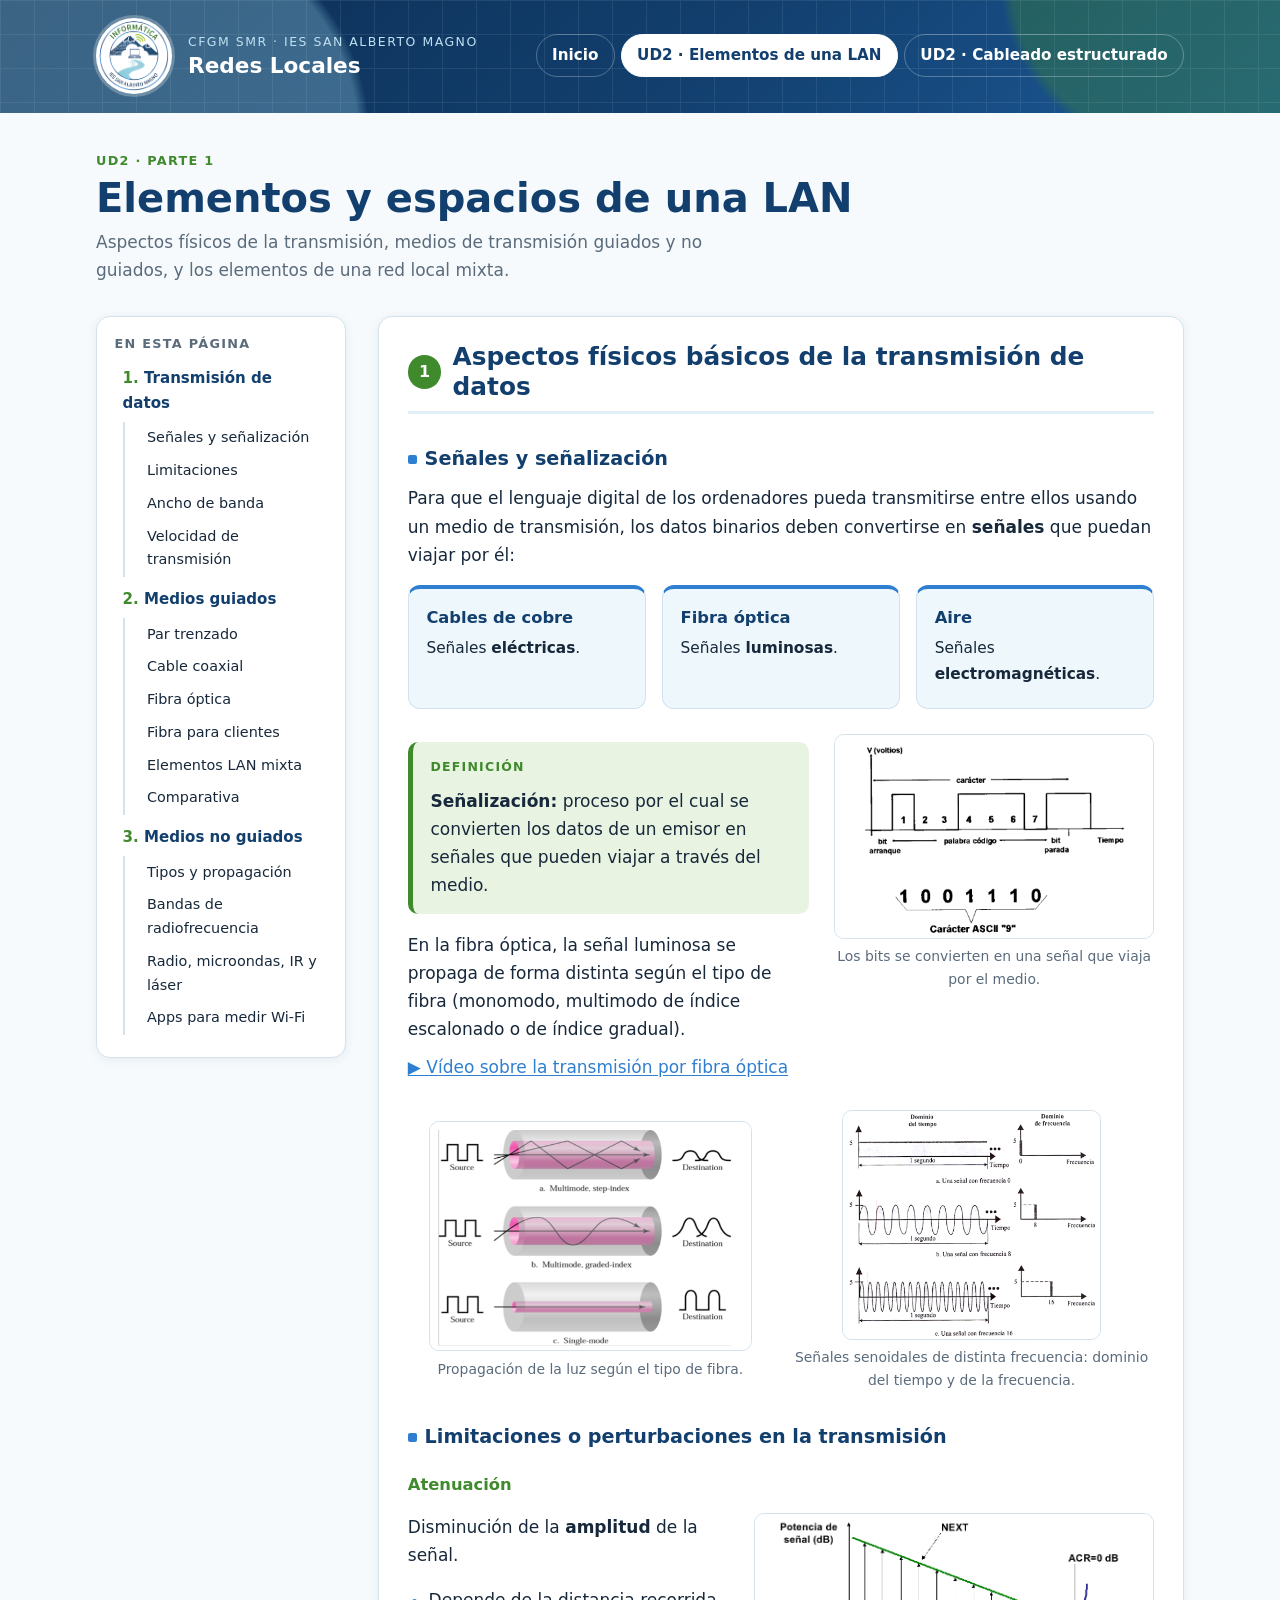
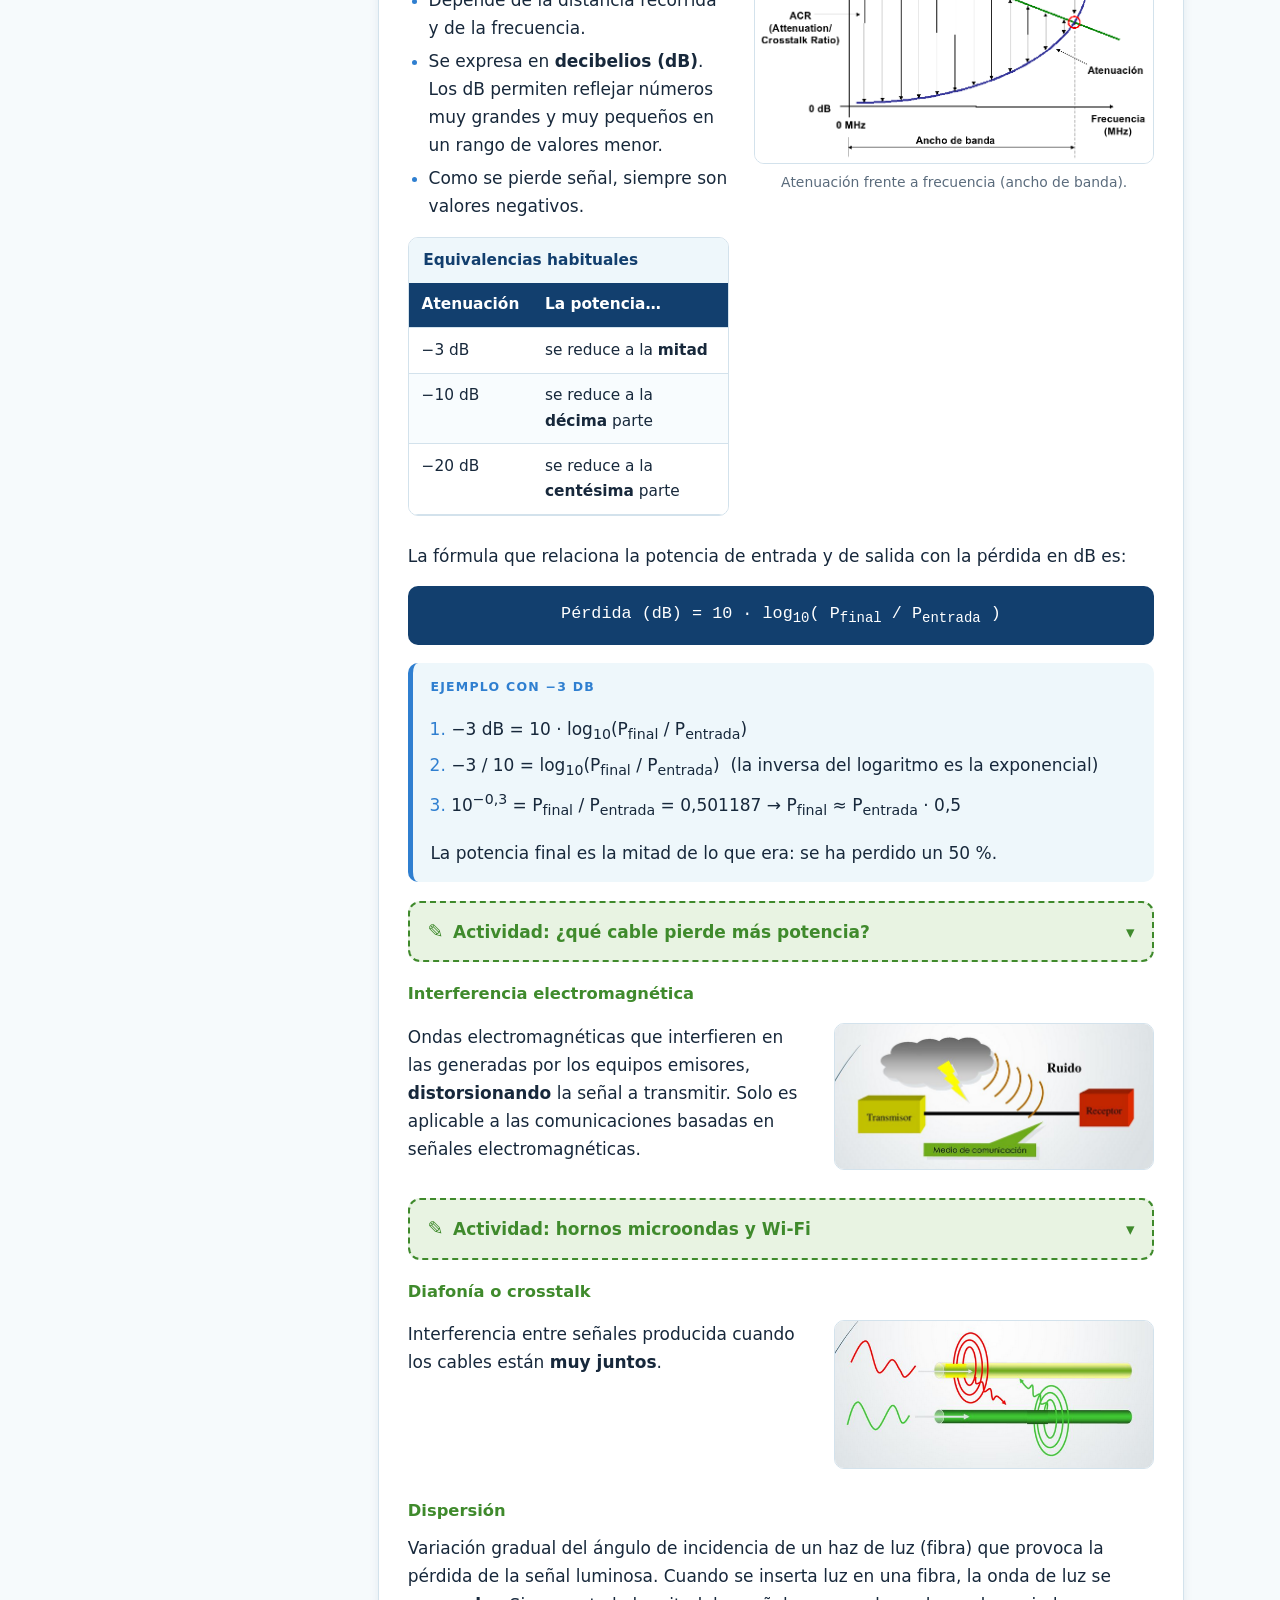
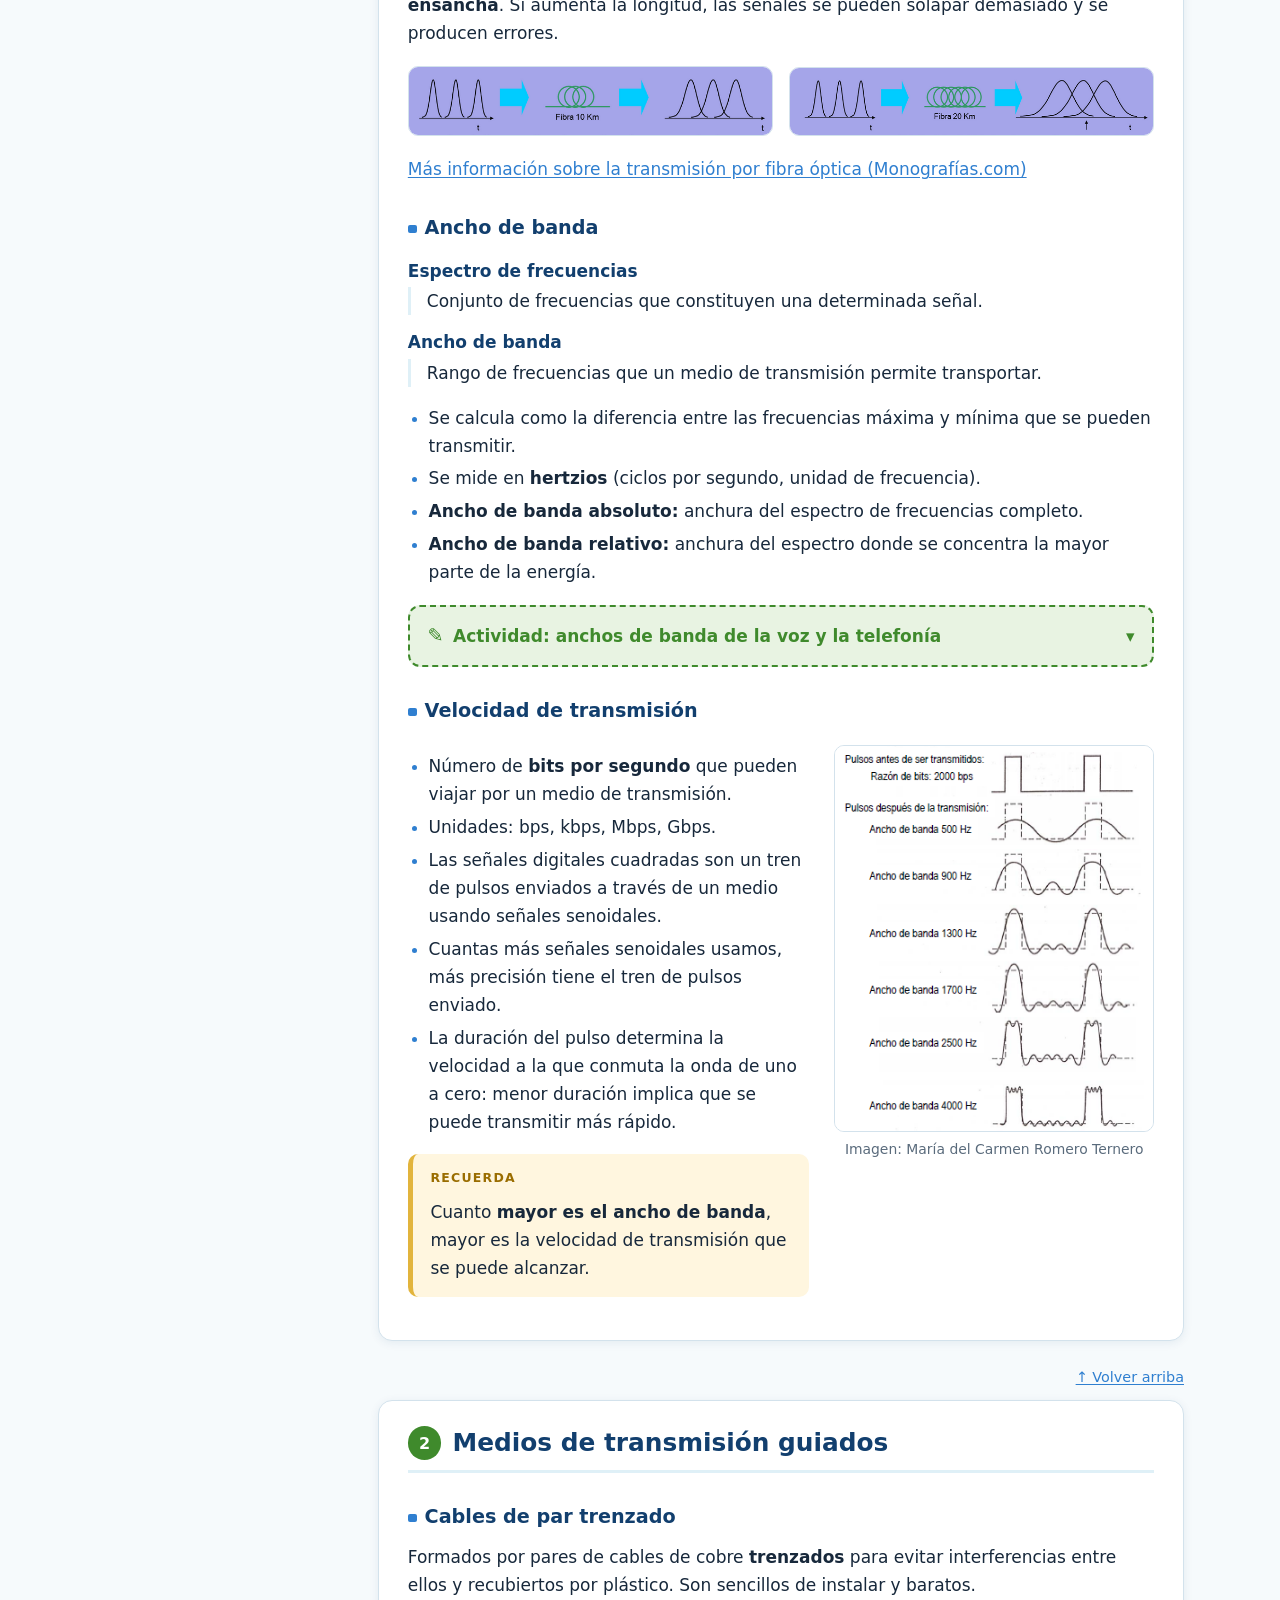
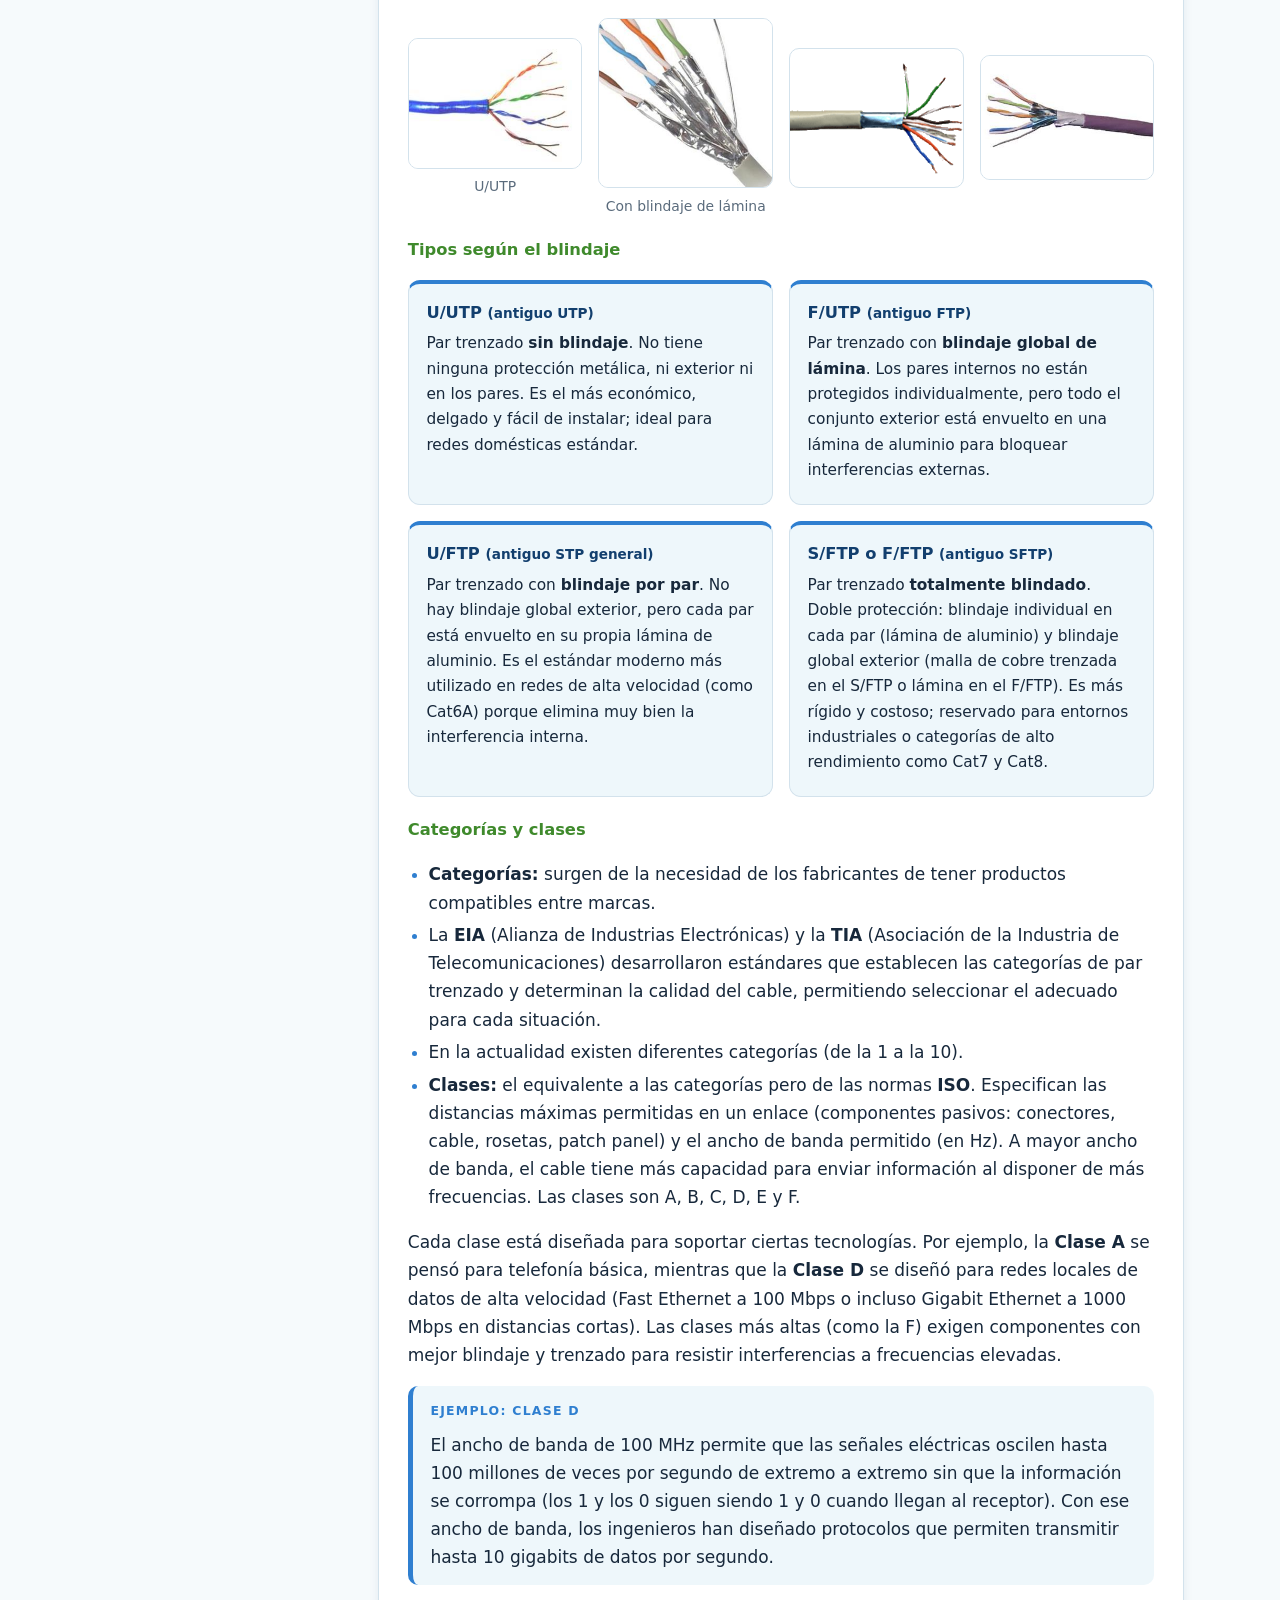
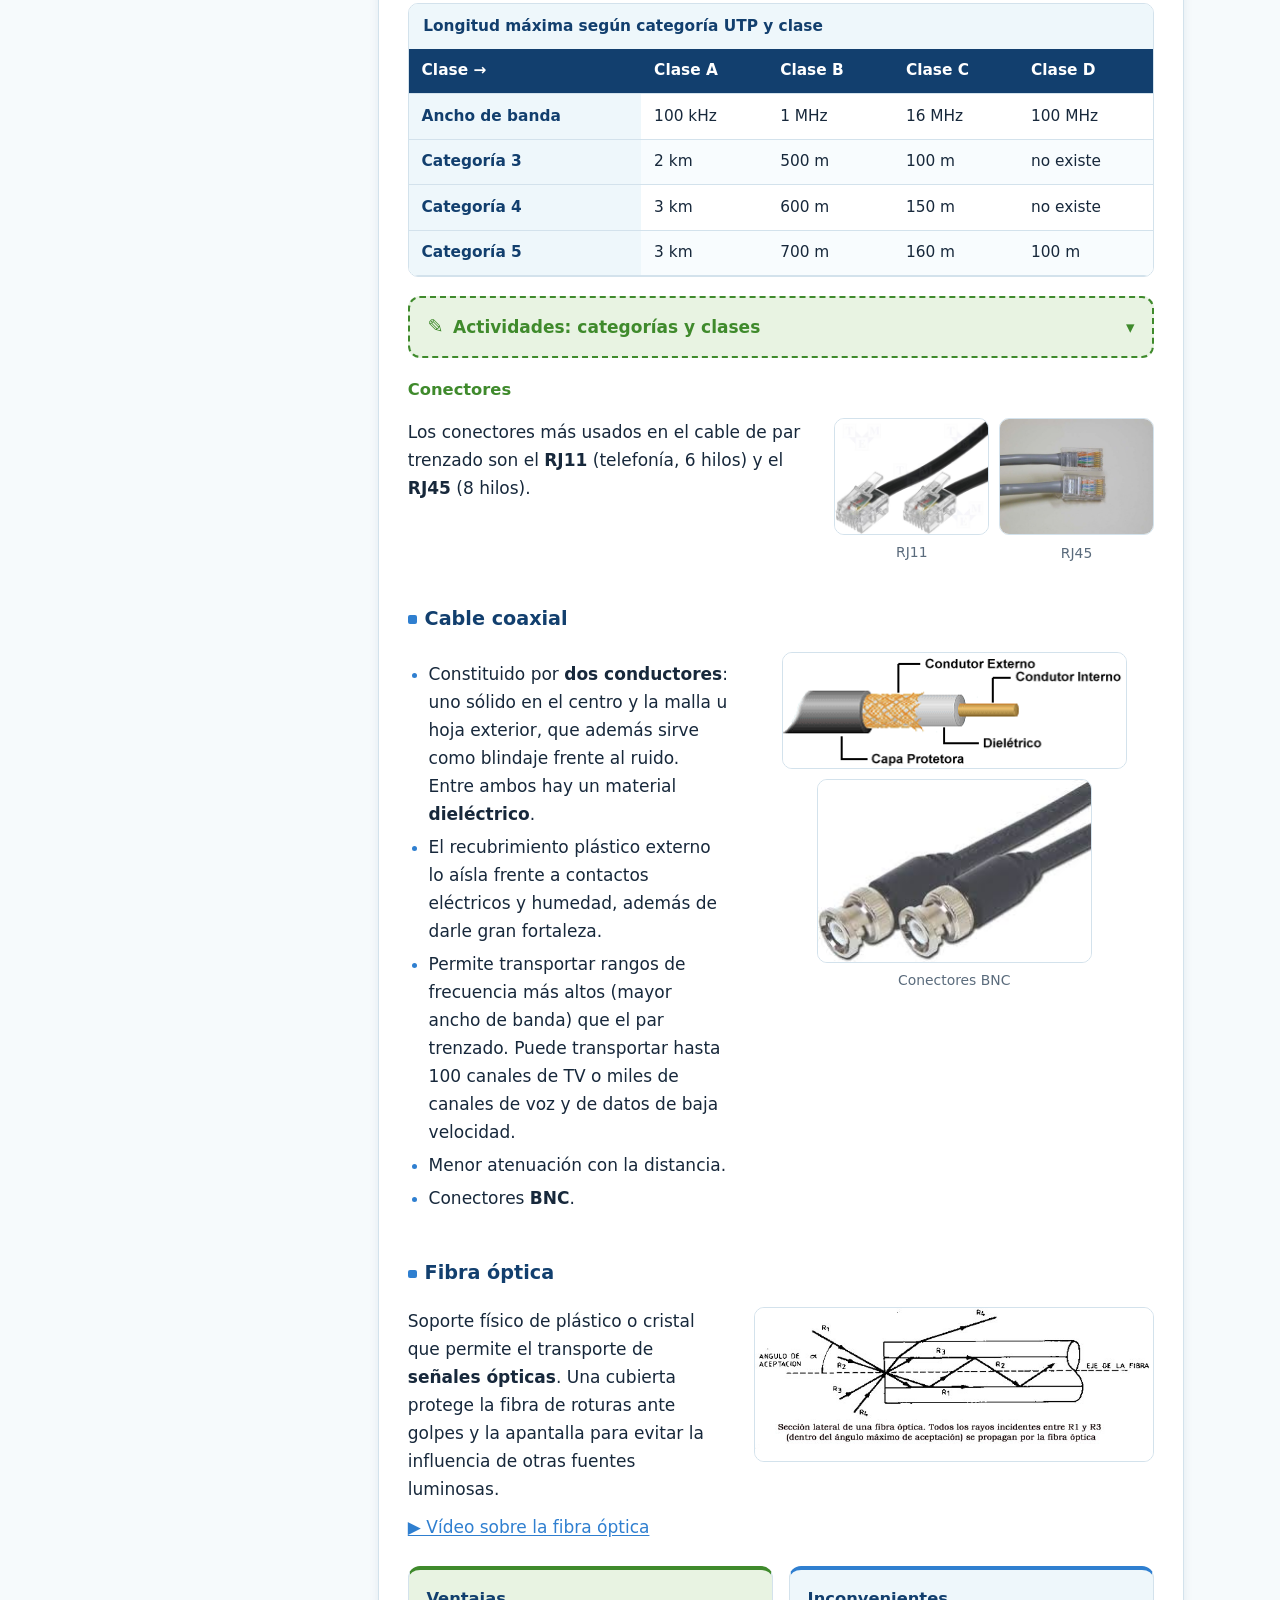
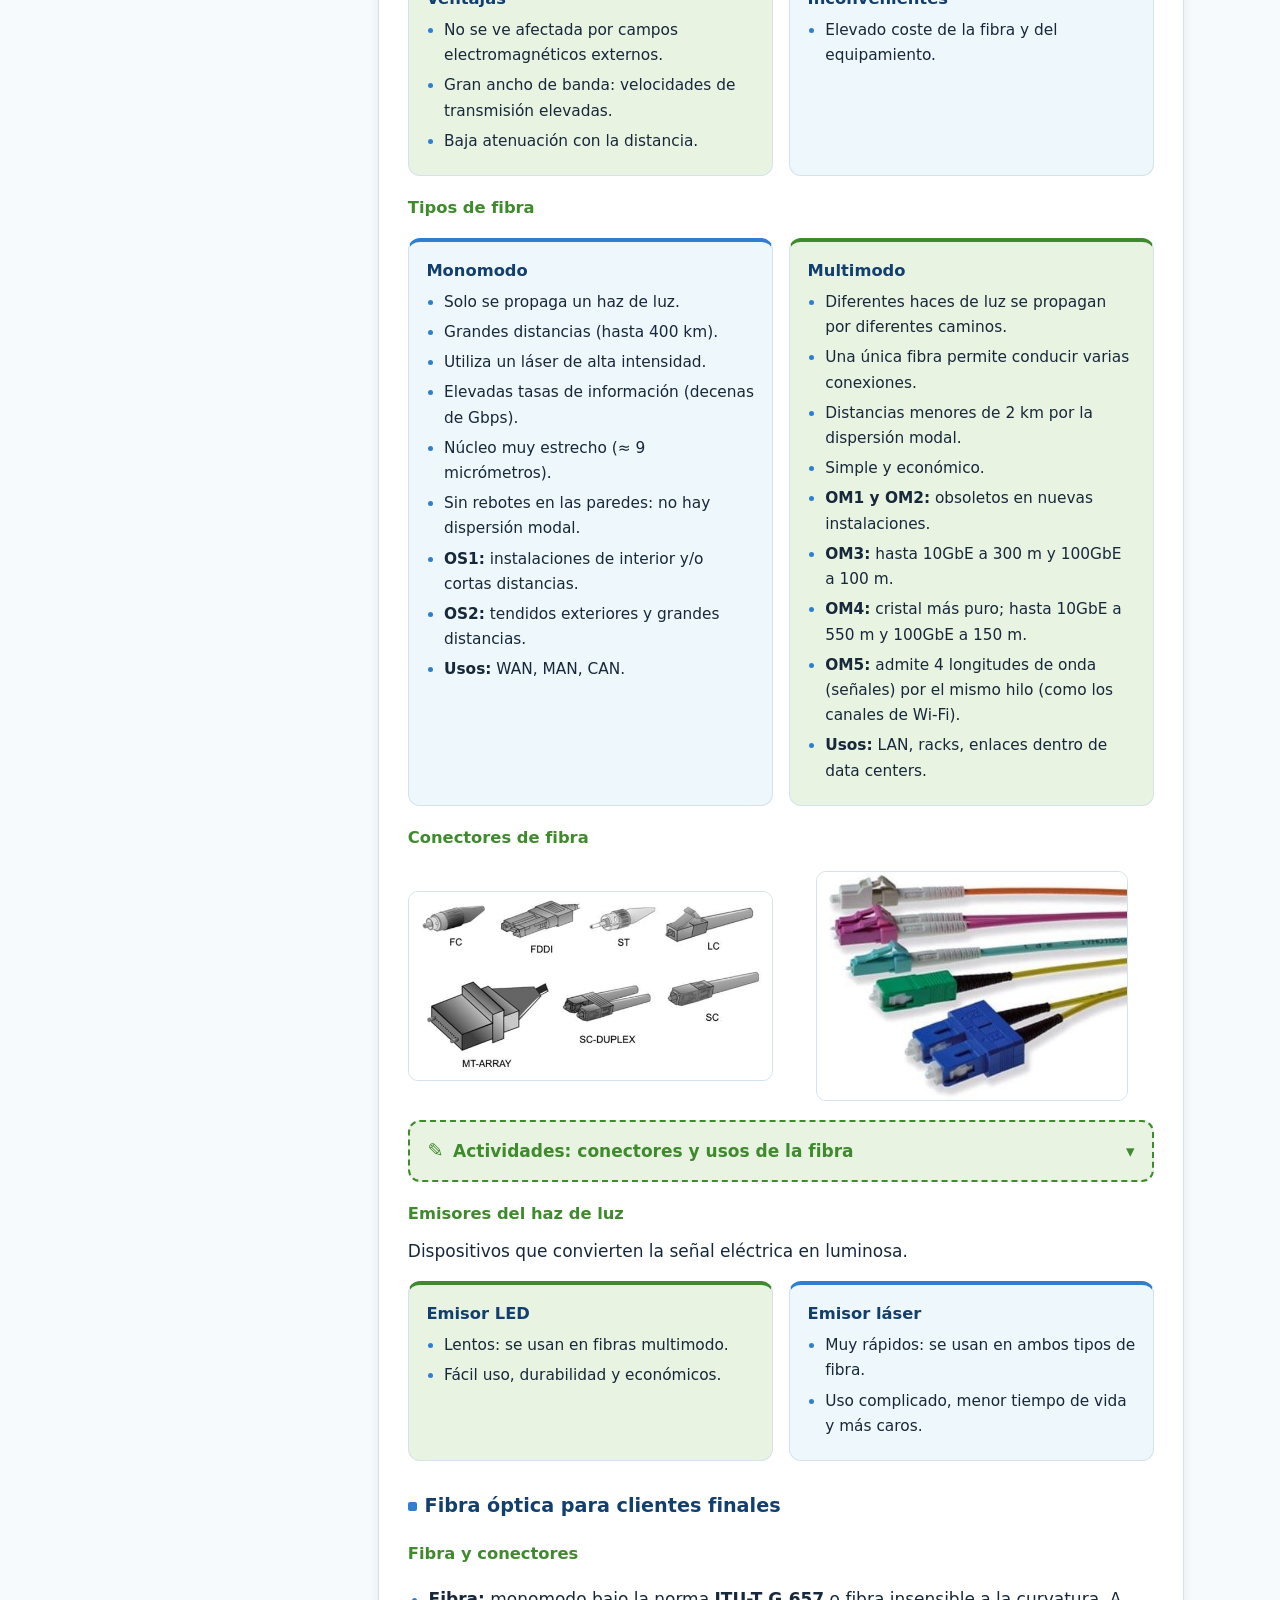
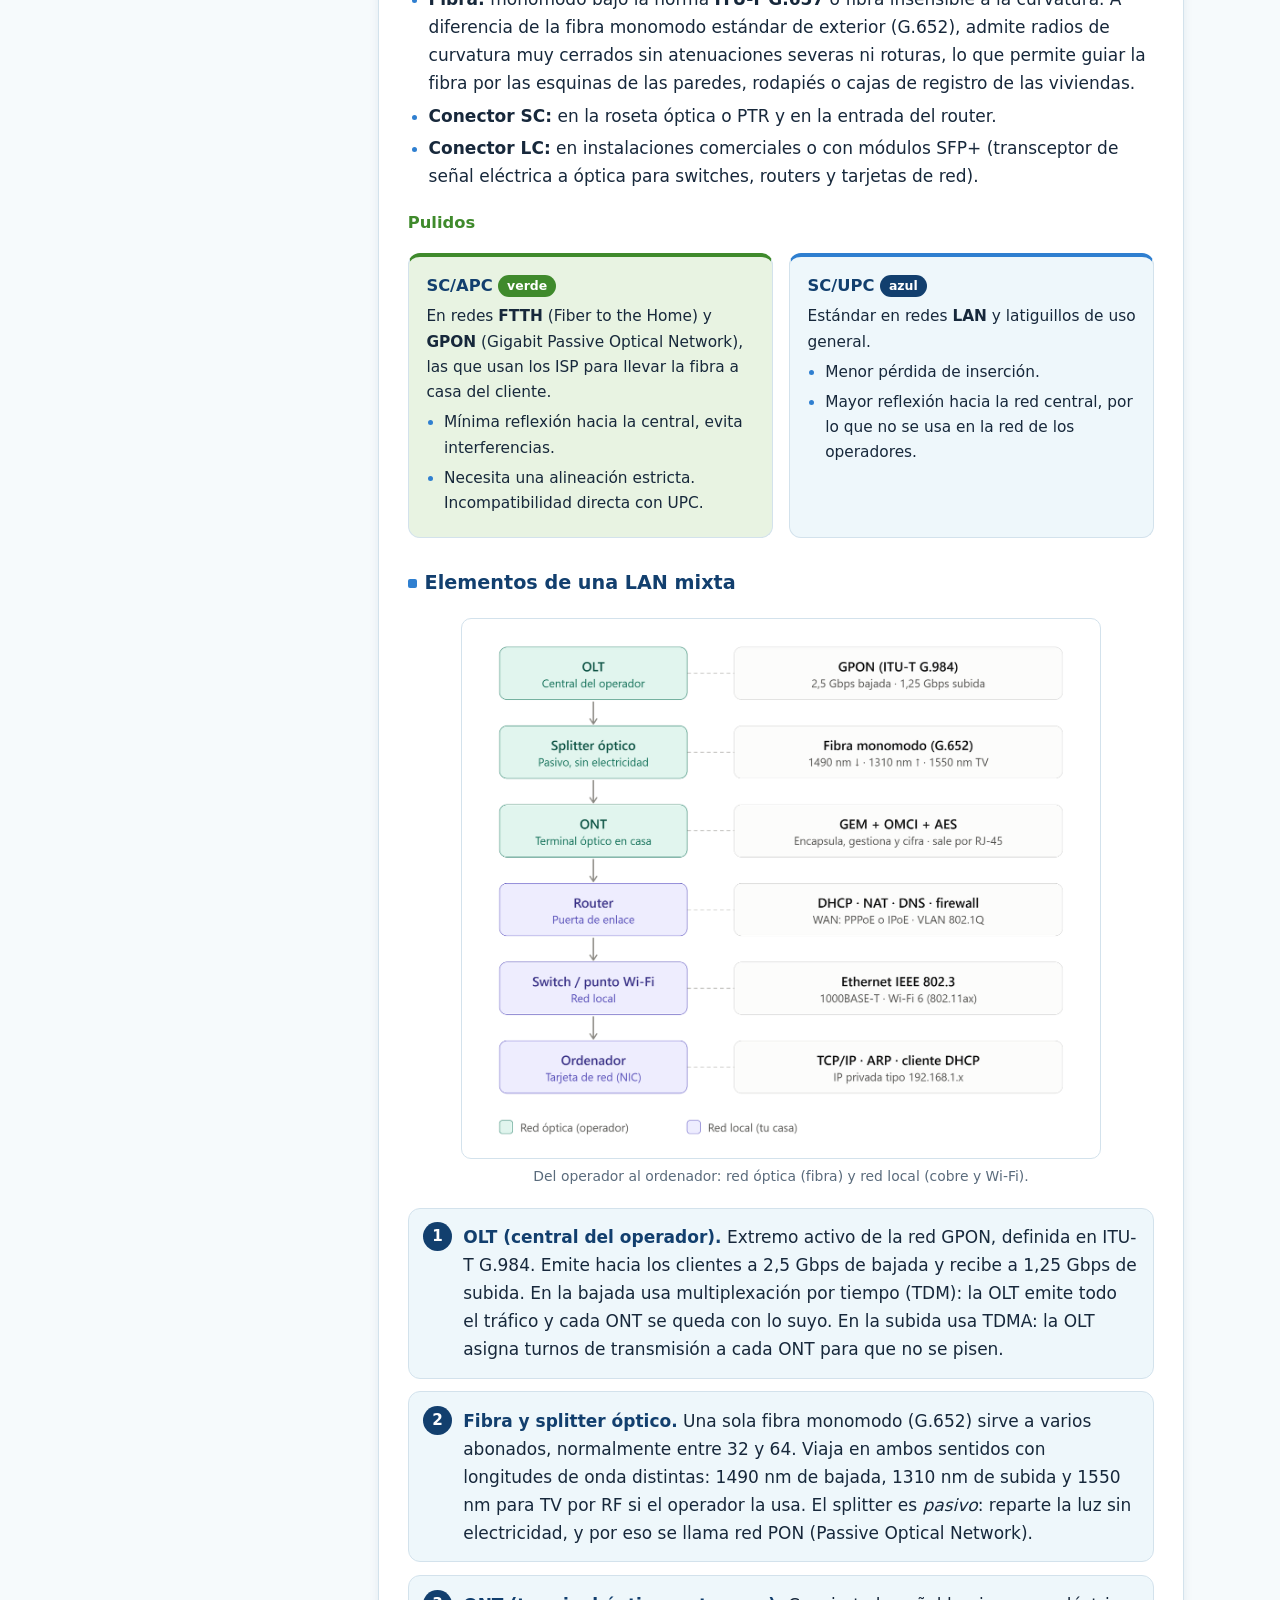
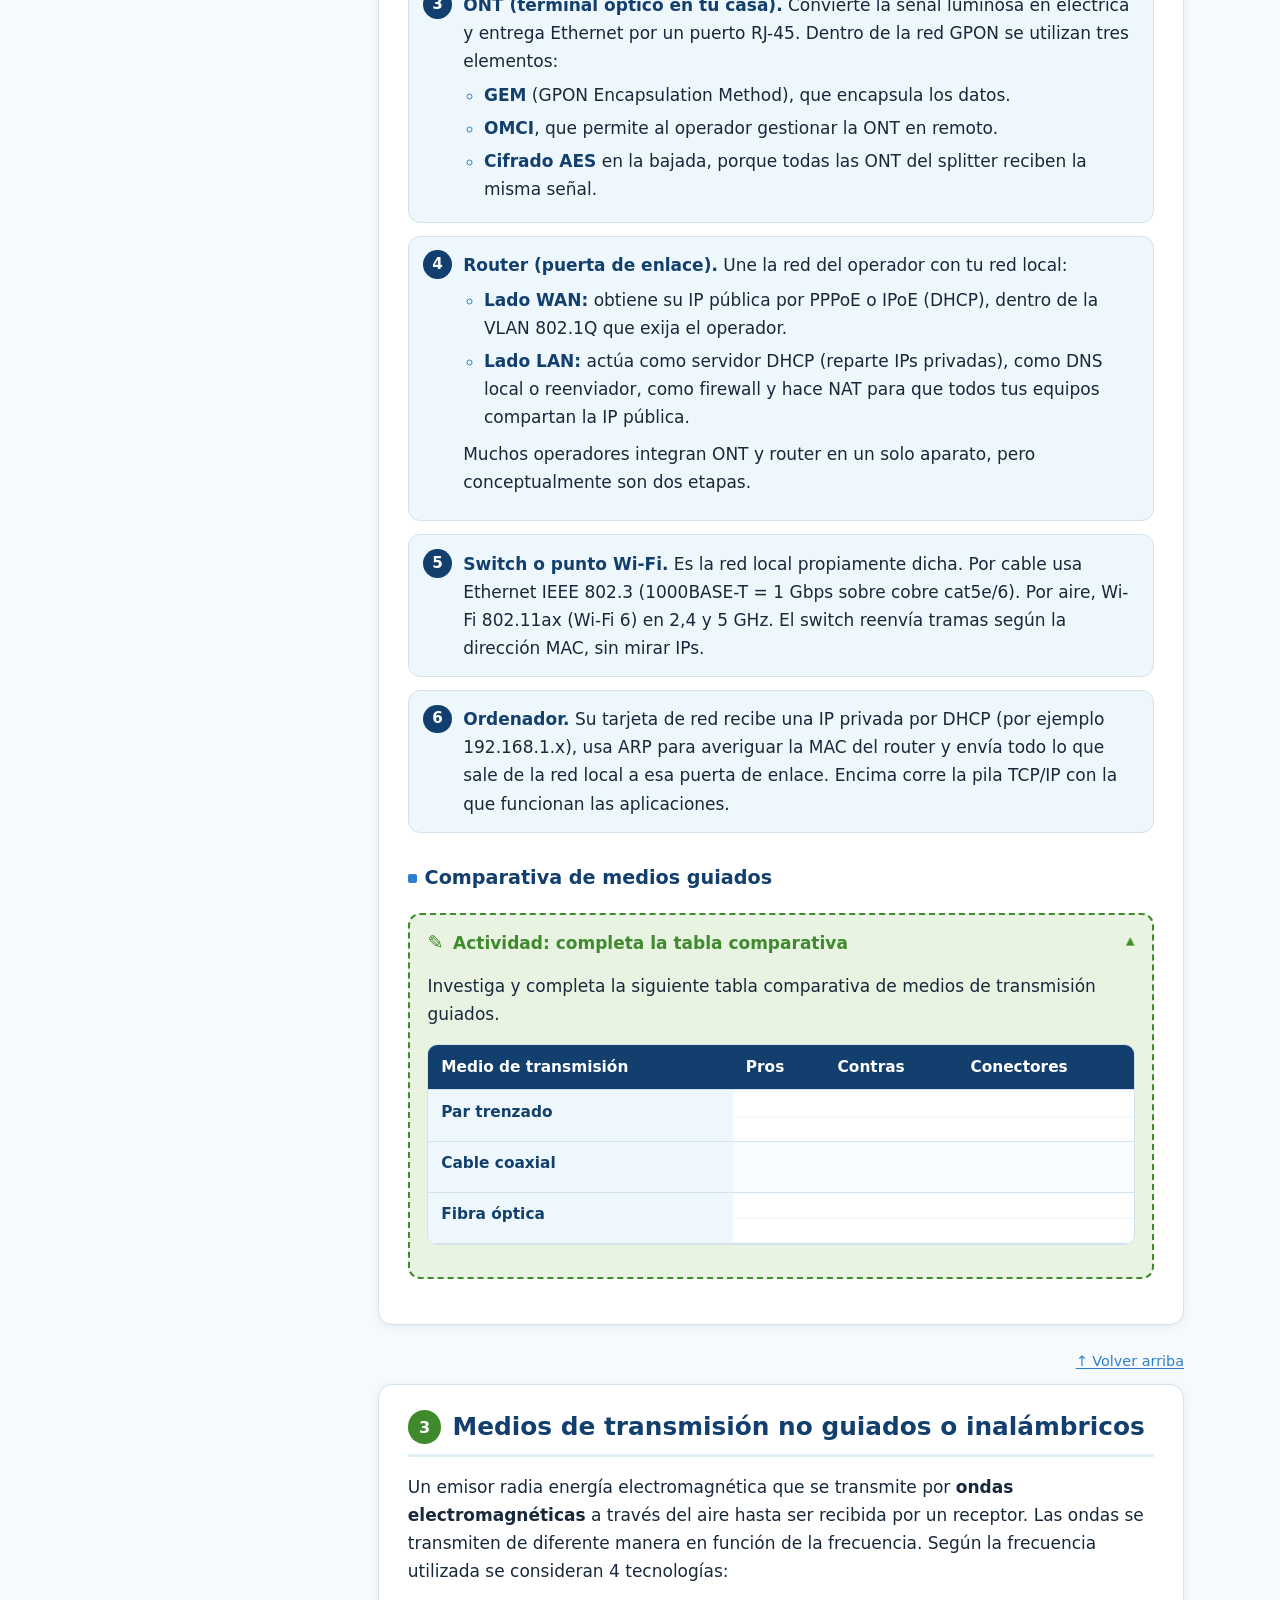
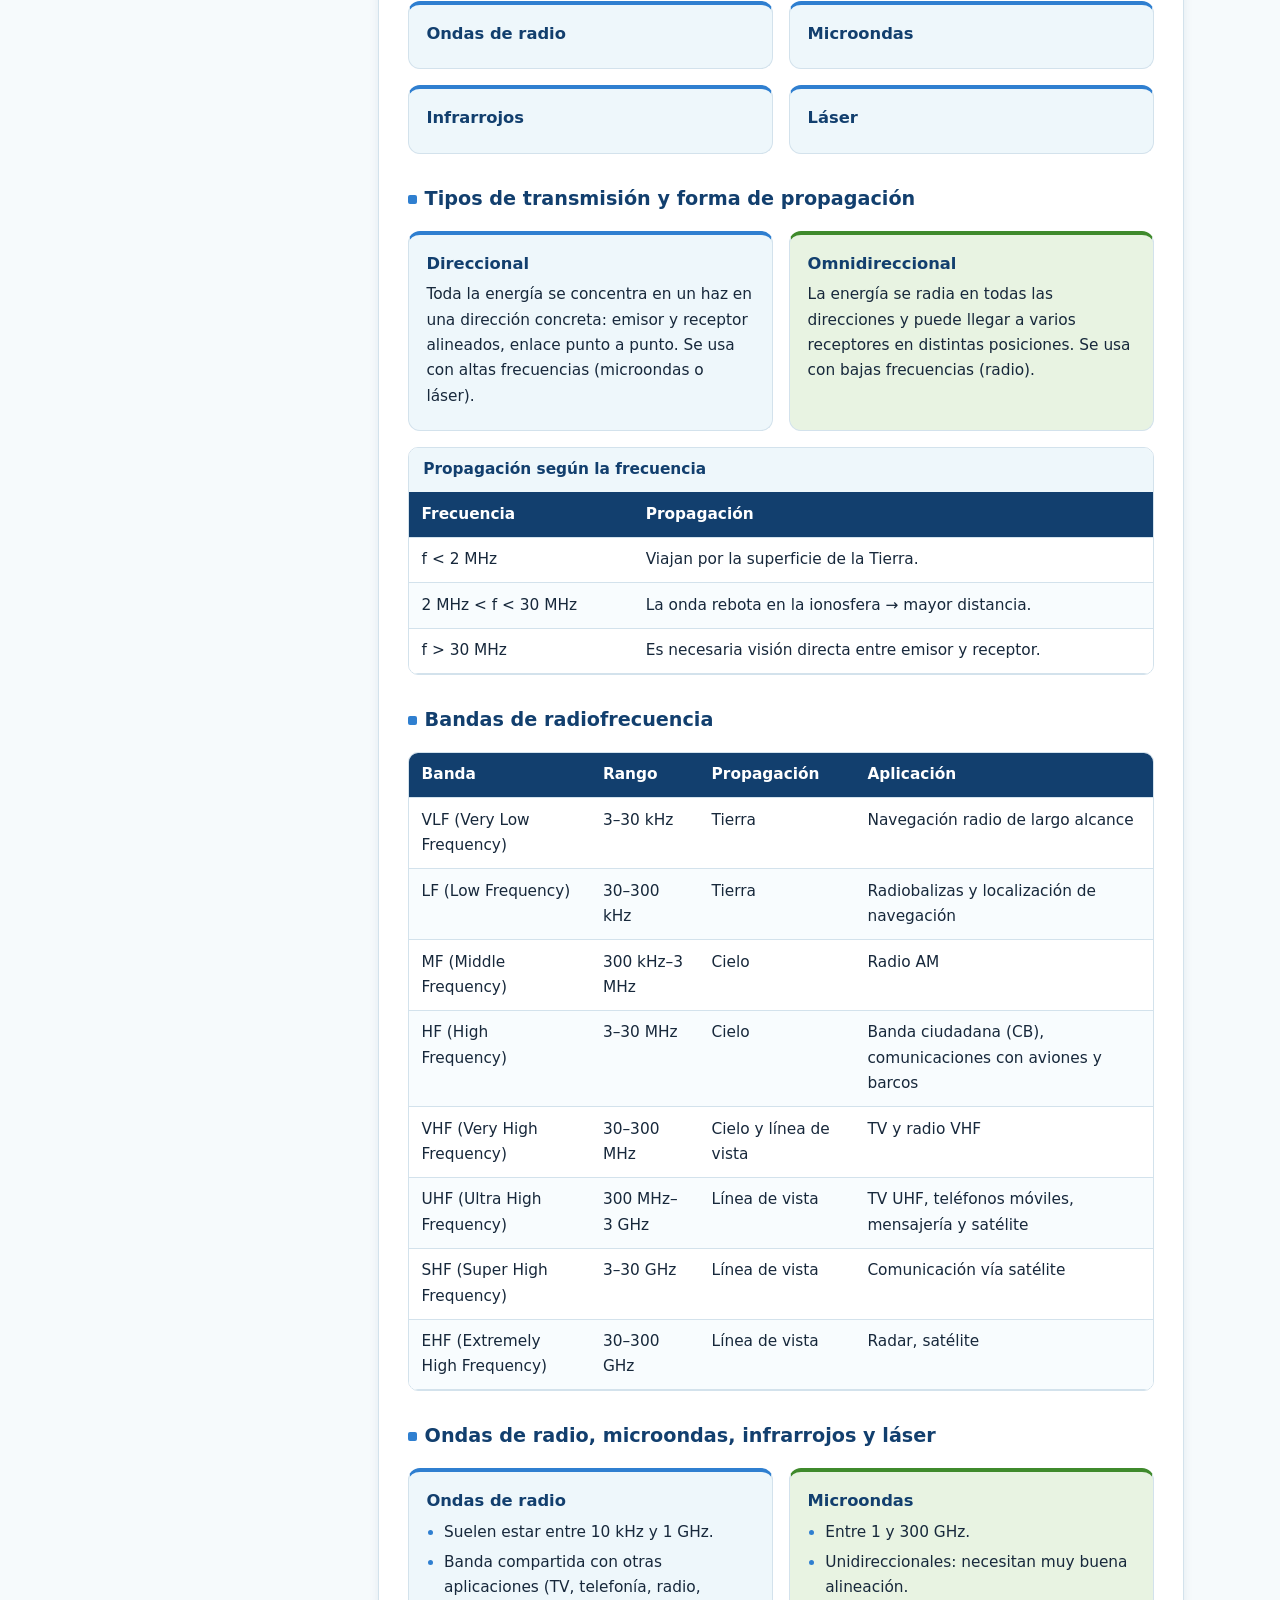
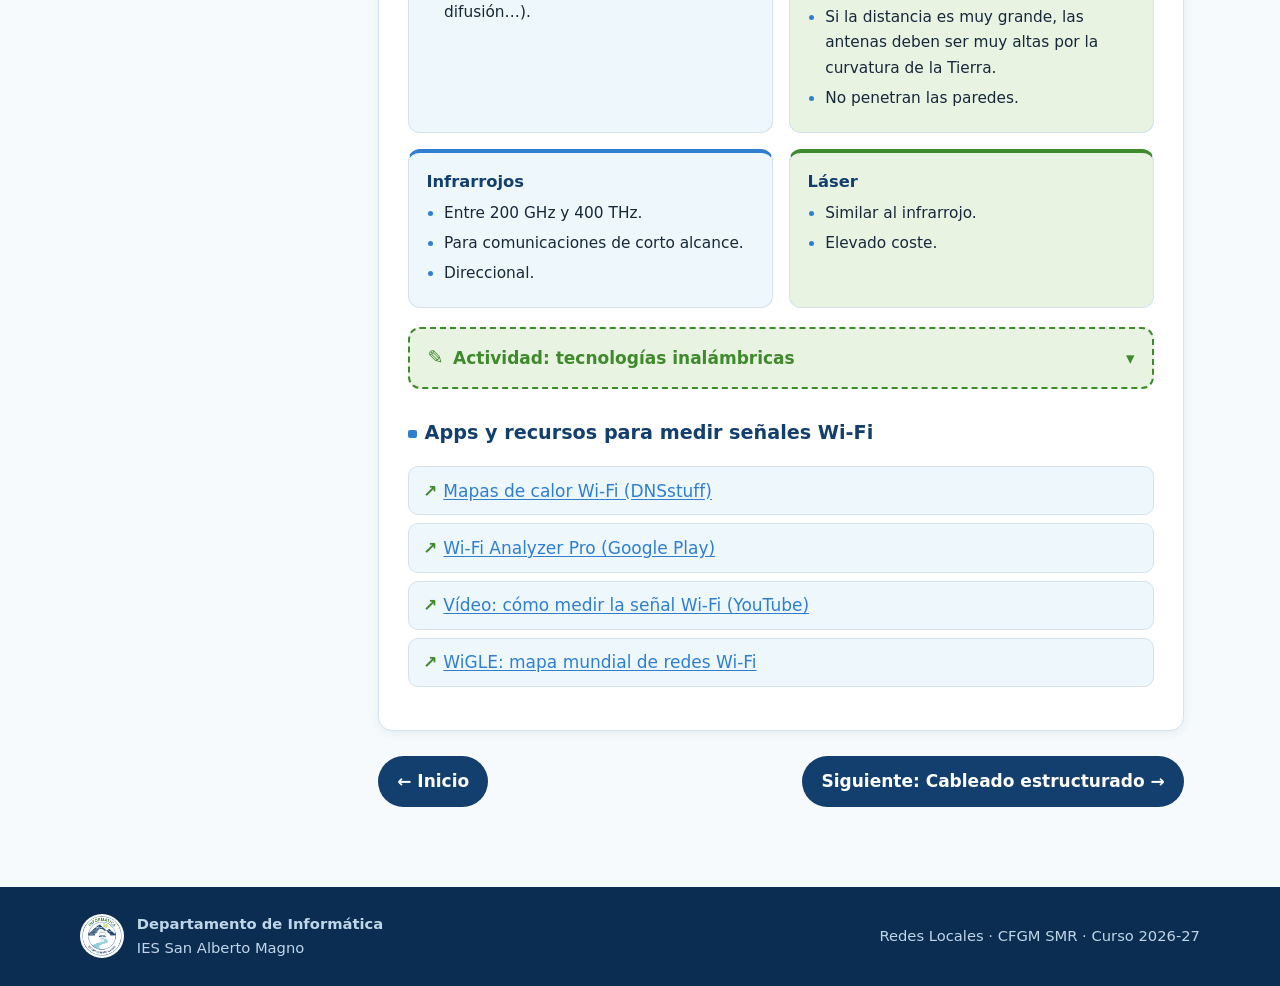
==== ud2-elementos-lan.html @ 454371d6 "first commit" ====
<!DOCTYPE html>
<html lang="es">
<head>
  <meta charset="utf-8">
  <meta name="viewport" content="width=device-width, initial-scale=1">
  <title>UD2 · Elementos y espacios de una LAN · Redes Locales</title>
  <meta name="description" content="Transmisión de datos, medios guiados y no guiados, fibra óptica y elementos de una LAN mixta.">
  <link rel="icon" href="img/logo.png" type="image/png">
  <link rel="stylesheet" href="css/style.css">
</head>
<body>
  <a class="skip" href="#contenido">Saltar al contenido</a>

  <header class="site-header">
    <div class="header-inner">
      <a class="brand" href="index.html">
        <img src="img/logo.png" alt="Logo de Informática, IES San Alberto Magno" width="76" height="76">
        <span class="brand-text">
          <small>CFGM SMR · IES San Alberto Magno</small>
          <strong>Redes Locales</strong>
        </span>
      </a>
      <nav class="main-nav" aria-label="Principal">
        <ul>
          <li><a href="index.html">Inicio</a></li>
          <li><a href="ud2-elementos-lan.html" aria-current="page">UD2 · Elementos de una LAN</a></li>
          <li><a href="ud2-cableado-estructurado.html">UD2 · Cableado estructurado</a></li>
        </ul>
      </nav>
    </div>
  </header>

  <div class="wrap">
    <div class="page-title">
      <span class="eyebrow">UD2 · Parte 1</span>
      <h1>Elementos y espacios de una LAN</h1>
      <p>Aspectos físicos de la transmisión, medios de transmisión guiados y no guiados, y los elementos de una red local mixta.</p>
    </div>

    <div class="layout">
      <nav class="toc" aria-label="Índice de esta página">
        <h2>En esta página</h2>
        <ol>
          <li><a href="#transmision">Transmisión de datos</a>
            <ol>
              <li><a href="#senales">Señales y señalización</a></li>
              <li><a href="#limitaciones">Limitaciones</a></li>
              <li><a href="#ancho-banda">Ancho de banda</a></li>
              <li><a href="#velocidad">Velocidad de transmisión</a></li>
            </ol>
          </li>
          <li><a href="#guiados">Medios guiados</a>
            <ol>
              <li><a href="#par-trenzado">Par trenzado</a></li>
              <li><a href="#coaxial">Cable coaxial</a></li>
              <li><a href="#fibra">Fibra óptica</a></li>
              <li><a href="#fibra-clientes">Fibra para clientes</a></li>
              <li><a href="#lan-mixta">Elementos LAN mixta</a></li>
              <li><a href="#comparativa">Comparativa</a></li>
            </ol>
          </li>
          <li><a href="#no-guiados">Medios no guiados</a>
            <ol>
              <li><a href="#tipos-tx">Tipos y propagación</a></li>
              <li><a href="#bandas">Bandas de radiofrecuencia</a></li>
              <li><a href="#tecnologias">Radio, microondas, IR y láser</a></li>
              <li><a href="#apps-wifi">Apps para medir Wi-Fi</a></li>
            </ol>
          </li>
        </ol>
      </nav>

      <main id="contenido" class="content">

        <!-- ====================== 1. TRANSMISIÓN ====================== -->
        <section id="transmision">
          <h2><span class="num">1</span> Aspectos físicos básicos de la transmisión de datos</h2>

          <h3 id="senales">Señales y señalización</h3>
          <p>Para que el lenguaje digital de los ordenadores pueda transmitirse entre ellos usando un medio de transmisión, los datos binarios deben convertirse en <strong>señales</strong> que puedan viajar por él:</p>
          <div class="cards">
            <div class="card"><h4>Cables de cobre</h4><p>Señales <strong>eléctricas</strong>.</p></div>
            <div class="card"><h4>Fibra óptica</h4><p>Señales <strong>luminosas</strong>.</p></div>
            <div class="card"><h4>Aire</h4><p>Señales <strong>electromagnéticas</strong>.</p></div>
          </div>
          <div class="split">
            <div>
              <div class="definicion">
                <span class="caja-titulo">Definición</span>
                <p><strong>Señalización:</strong> proceso por el cual se convierten los datos de un emisor en señales que pueden viajar a través del medio.</p>
              </div>
              <p>En la fibra óptica, la señal luminosa se propaga de forma distinta según el tipo de fibra (monomodo, multimodo de índice escalonado o de índice gradual).</p>
              <p><a href="https://www.youtube.com/watch?v=jZOg39v73c4" rel="noopener">▶ Vídeo sobre la transmisión por fibra óptica</a></p>
            </div>
            <figure>
              <img src="img/a-s02-1.png" alt="Señal digital cuadrada que representa la secuencia de bits 1001110" width="485" height="309">
              <figcaption>Los bits se convierten en una señal que viaja por el medio.</figcaption>
            </figure>
          </div>
          <div class="fig-row">
            <figure>
              <img src="img/a-s03-1.png" alt="Propagación de la luz en fibra multimodo de salto de índice, multimodo de índice gradual y monomodo" width="619" height="440">
              <figcaption>Propagación de la luz según el tipo de fibra.</figcaption>
            </figure>
            <figure>
              <img src="img/a-s04-1.png" alt="Señales senoidales de distinta frecuencia usadas para componer una señal" width="478" height="424">
              <figcaption>Señales senoidales de distinta frecuencia: dominio del tiempo y de la frecuencia.</figcaption>
            </figure>
          </div>

          <h3 id="limitaciones">Limitaciones o perturbaciones en la transmisión</h3>

          <h4>Atenuación</h4>
          <div class="split wide">
            <div>
              <p>Disminución de la <strong>amplitud</strong> de la señal.</p>
              <ul>
                <li>Depende de la distancia recorrida y de la frecuencia.</li>
                <li>Se expresa en <strong>decibelios (dB)</strong>. Los dB permiten reflejar números muy grandes y muy pequeños en un rango de valores menor.</li>
                <li>Como se pierde señal, siempre son valores negativos.</li>
              </ul>
              <div class="tabla-scroll">
                <table>
                  <caption>Equivalencias habituales</caption>
                  <thead><tr><th>Atenuación</th><th>La potencia…</th></tr></thead>
                  <tbody>
                    <tr><td>−3 dB</td><td>se reduce a la <strong>mitad</strong></td></tr>
                    <tr><td>−10 dB</td><td>se reduce a la <strong>décima</strong> parte</td></tr>
                    <tr><td>−20 dB</td><td>se reduce a la <strong>centésima</strong> parte</td></tr>
                  </tbody>
                </table>
              </div>
            </div>
            <figure>
              <img src="img/a-s05-1.png" alt="Gráfica de atenuación: la amplitud de la señal disminuye con la frecuencia y la distancia; se indican NEXT, ACR y atenuación" width="829" height="519">
              <figcaption>Atenuación frente a frecuencia (ancho de banda).</figcaption>
            </figure>
          </div>

          <p>La fórmula que relaciona la potencia de entrada y de salida con la pérdida en dB es:</p>
          <div class="formula">Pérdida (dB) = 10 · log<sub>10</sub>( P<sub>final</sub> / P<sub>entrada</sub> )</div>
          <div class="nota">
            <span class="caja-titulo">Ejemplo con −3 dB</span>
            <ol>
              <li>−3 dB = 10 · log<sub>10</sub>(P<sub>final</sub> / P<sub>entrada</sub>)</li>
              <li>−3 / 10 = log<sub>10</sub>(P<sub>final</sub> / P<sub>entrada</sub>) &nbsp;(la inversa del logaritmo es la exponencial)</li>
              <li>10<sup>−0,3</sup> = P<sub>final</sub> / P<sub>entrada</sub> = 0,501187 → P<sub>final</sub> ≈ P<sub>entrada</sub> · 0,5</li>
            </ol>
            <p>La potencia final es la mitad de lo que era: se ha perdido un 50 %.</p>
          </div>
          <details class="actividad">
            <summary>Actividad: ¿qué cable pierde más potencia?</summary>
            <div class="actividad-cuerpo">
              <p>Si un cable tiene un nivel de atenuación de <strong>13 dB</strong> para 100 metros y otro cable <strong>25 dB</strong> para la misma distancia, ¿en cuál de los dos cables se pierde más potencia?</p>
              <details class="solucion">
                <summary>Ver solución</summary>
                <div>
                  <figure>
                    <img src="img/a-s07-1.jpg" alt="Resolución paso a paso del ejercicio de atenuación: el cable de 25 dB pierde más potencia" width="1200" height="655">
                  </figure>
                </div>
              </details>
            </div>
          </details>

          <h4>Interferencia electromagnética</h4>
          <div class="split">
            <div>
              <p>Ondas electromagnéticas que interfieren en las generadas por los equipos emisores, <strong>distorsionando</strong> la señal a transmitir. Solo es aplicable a las comunicaciones basadas en señales electromagnéticas.</p>
            </div>
            <figure>
              <img src="img/a-s08-2.png" alt="Esquema de ruido electromagnético que interfiere entre un transmisor y un receptor" width="641" height="292">
            </figure>
          </div>
          <details class="actividad">
            <summary>Actividad: hornos microondas y Wi-Fi</summary>
            <div class="actividad-cuerpo"><p>Investiga por qué los hornos microondas pueden interferir en las redes Wi-Fi.</p></div>
          </details>

          <h4>Diafonía o crosstalk</h4>
          <div class="split">
            <div>
              <p>Interferencia entre señales producida cuando los cables están <strong>muy juntos</strong>.</p>
            </div>
            <figure>
              <img src="img/a-s08-1.png" alt="Dos cables paralelos cuyas señales se interfieren entre sí" width="562" height="260">
            </figure>
          </div>

          <h4>Dispersión</h4>
          <p>Variación gradual del ángulo de incidencia de un haz de luz (fibra) que provoca la pérdida de la señal luminosa. Cuando se inserta luz en una fibra, la onda de luz se <strong>ensancha</strong>. Si aumenta la longitud, las señales se pueden solapar demasiado y se producen errores.</p>
          <div class="fig-row">
            <figure><img src="img/a-s09-1.png" alt="Pulsos de luz que se ensanchan al recorrer 10 km de fibra" width="663" height="125"></figure>
            <figure><img src="img/a-s09-2.png" alt="Pulsos de luz que se solapan tras recorrer 22 km de fibra" width="700" height="129"></figure>
          </div>
          <p><a href="https://www.monografias.com/trabajos108/transmision-fibra-optica/transmision-fibra-optica2.shtml" rel="noopener">Más información sobre la transmisión por fibra óptica (Monografías.com)</a></p>

          <h3 id="ancho-banda">Ancho de banda</h3>
          <dl class="glosario">
            <dt>Espectro de frecuencias</dt>
            <dd>Conjunto de frecuencias que constituyen una determinada señal.</dd>
            <dt>Ancho de banda</dt>
            <dd>Rango de frecuencias que un medio de transmisión permite transportar.</dd>
          </dl>
          <ul>
            <li>Se calcula como la diferencia entre las frecuencias máxima y mínima que se pueden transmitir.</li>
            <li>Se mide en <strong>hertzios</strong> (ciclos por segundo, unidad de frecuencia).</li>
            <li><strong>Ancho de banda absoluto:</strong> anchura del espectro de frecuencias completo.</li>
            <li><strong>Ancho de banda relativo:</strong> anchura del espectro donde se concentra la mayor parte de la energía.</li>
          </ul>
          <details class="actividad">
            <summary>Actividad: anchos de banda de la voz y la telefonía</summary>
            <div class="actividad-cuerpo">
              <p>La voz humana contiene frecuencias entre los 100 Hz y los 10.000 Hz. ¿Cuál es el ancho de banda de la voz humana?</p>
              <p>La telefonía tiene asignada la banda de 300 Hz a 3,4 kHz. ¿Cuál es el ancho de banda de la telefonía?</p>
            </div>
          </details>

          <h3 id="velocidad">Velocidad de transmisión</h3>
          <div class="split">
            <div>
              <ul>
                <li>Número de <strong>bits por segundo</strong> que pueden viajar por un medio de transmisión.</li>
                <li>Unidades: bps, kbps, Mbps, Gbps.</li>
                <li>Las señales digitales cuadradas son un tren de pulsos enviados a través de un medio usando señales senoidales.</li>
                <li>Cuantas más señales senoidales usamos, más precisión tiene el tren de pulsos enviado.</li>
                <li>La duración del pulso determina la velocidad a la que conmuta la onda de uno a cero: menor duración implica que se puede transmitir más rápido.</li>
              </ul>
              <div class="dato">
                <span class="caja-titulo">Recuerda</span>
                <p>Cuanto <strong>mayor es el ancho de banda</strong>, mayor es la velocidad de transmisión que se puede alcanzar.</p>
              </div>
            </div>
            <figure>
              <img src="img/a-s11-1.png" alt="Trenes de pulsos digitales enviados con distinto número de armónicos y anchos de banda" width="354" height="429">
              <figcaption>Imagen: María del Carmen Romero Ternero</figcaption>
            </figure>
          </div>
        </section>
        <p class="arriba"><a href="#contenido">↑ Volver arriba</a></p>

        <!-- ====================== 2. MEDIOS GUIADOS ====================== -->
        <section id="guiados">
          <h2><span class="num">2</span> Medios de transmisión guiados</h2>

          <h3 id="par-trenzado">Cables de par trenzado</h3>
          <p>Formados por pares de cables de cobre <strong>trenzados</strong> para evitar interferencias entre ellos y recubiertos por plástico. Son sencillos de instalar y baratos.</p>
          <div class="fig-row">
            <figure><img src="img/a-s13-1.jpg" alt="Cable de par trenzado sin blindaje con cuatro pares" width="270" height="202"><figcaption>U/UTP</figcaption></figure>
            <figure><img src="img/a-s13-2.jpg" alt="Cable de par trenzado con blindaje de lámina de aluminio" width="330" height="322"><figcaption>Con blindaje de lámina</figcaption></figure>
            <figure><img src="img/a-s13-3.png" alt="Cable de par trenzado con cubierta gris abierta mostrando los pares" width="230" height="184"></figure>
            <figure><img src="img/a-s13-4.jpg" alt="Cable de par trenzado apantallado de color morado" width="300" height="214"></figure>
          </div>

          <h4>Tipos según el blindaje</h4>
          <div class="cards dos">
            <div class="card">
              <h4>U/UTP <small>(antiguo UTP)</small></h4>
              <p>Par trenzado <strong>sin blindaje</strong>. No tiene ninguna protección metálica, ni exterior ni en los pares. Es el más económico, delgado y fácil de instalar; ideal para redes domésticas estándar.</p>
            </div>
            <div class="card">
              <h4>F/UTP <small>(antiguo FTP)</small></h4>
              <p>Par trenzado con <strong>blindaje global de lámina</strong>. Los pares internos no están protegidos individualmente, pero todo el conjunto exterior está envuelto en una lámina de aluminio para bloquear interferencias externas.</p>
            </div>
            <div class="card">
              <h4>U/FTP <small>(antiguo STP general)</small></h4>
              <p>Par trenzado con <strong>blindaje por par</strong>. No hay blindaje global exterior, pero cada par está envuelto en su propia lámina de aluminio. Es el estándar moderno más utilizado en redes de alta velocidad (como Cat6A) porque elimina muy bien la interferencia interna.</p>
            </div>
            <div class="card">
              <h4>S/FTP o F/FTP <small>(antiguo SFTP)</small></h4>
              <p>Par trenzado <strong>totalmente blindado</strong>. Doble protección: blindaje individual en cada par (lámina de aluminio) y blindaje global exterior (malla de cobre trenzada en el S/FTP o lámina en el F/FTP). Es más rígido y costoso; reservado para entornos industriales o categorías de alto rendimiento como Cat7 y Cat8.</p>
            </div>
          </div>

          <h4>Categorías y clases</h4>
          <ul>
            <li><strong>Categorías:</strong> surgen de la necesidad de los fabricantes de tener productos compatibles entre marcas.</li>
            <li>La <strong>EIA</strong> (Alianza de Industrias Electrónicas) y la <strong>TIA</strong> (Asociación de la Industria de Telecomunicaciones) desarrollaron estándares que establecen las categorías de par trenzado y determinan la calidad del cable, permitiendo seleccionar el adecuado para cada situación.</li>
            <li>En la actualidad existen diferentes categorías (de la 1 a la 10).</li>
            <li><strong>Clases:</strong> el equivalente a las categorías pero de las normas <strong>ISO</strong>. Especifican las distancias máximas permitidas en un enlace (componentes pasivos: conectores, cable, rosetas, patch panel) y el ancho de banda permitido (en Hz). A mayor ancho de banda, el cable tiene más capacidad para enviar información al disponer de más frecuencias. Las clases son A, B, C, D, E y F.</li>
          </ul>
          <p>Cada clase está diseñada para soportar ciertas tecnologías. Por ejemplo, la <strong>Clase A</strong> se pensó para telefonía básica, mientras que la <strong>Clase D</strong> se diseñó para redes locales de datos de alta velocidad (Fast Ethernet a 100 Mbps o incluso Gigabit Ethernet a 1000 Mbps en distancias cortas). Las clases más altas (como la F) exigen componentes con mejor blindaje y trenzado para resistir interferencias a frecuencias elevadas.</p>
          <div class="nota">
            <span class="caja-titulo">Ejemplo: Clase D</span>
            <p>El ancho de banda de 100 MHz permite que las señales eléctricas oscilen hasta 100 millones de veces por segundo de extremo a extremo sin que la información se corrompa (los 1 y los 0 siguen siendo 1 y 0 cuando llegan al receptor). Con ese ancho de banda, los ingenieros han diseñado protocolos que permiten transmitir hasta 10 gigabits de datos por segundo.</p>
          </div>

          <div class="tabla-scroll">
            <table>
              <caption>Longitud máxima según categoría UTP y clase</caption>
              <thead>
                <tr><th>Clase →</th><th>Clase A</th><th>Clase B</th><th>Clase C</th><th>Clase D</th></tr>
              </thead>
              <tbody>
                <tr><th scope="row">Ancho de banda</th><td>100 kHz</td><td>1 MHz</td><td>16 MHz</td><td>100 MHz</td></tr>
                <tr><th scope="row">Categoría 3</th><td>2 km</td><td>500 m</td><td>100 m</td><td>no existe</td></tr>
                <tr><th scope="row">Categoría 4</th><td>3 km</td><td>600 m</td><td>150 m</td><td>no existe</td></tr>
                <tr><th scope="row">Categoría 5</th><td>3 km</td><td>700 m</td><td>160 m</td><td>100 m</td></tr>
              </tbody>
            </table>
          </div>
          <details class="actividad">
            <summary>Actividades: categorías y clases</summary>
            <div class="actividad-cuerpo">
              <ul>
                <li>Consultando la tabla anterior: ¿qué longitud máxima tendría un cable UTP de categoría 4 con un ancho de banda de 16 MHz? ¿De qué clase sería dicho cable?</li>
                <li>Investiga cuál es el alcance máximo y la velocidad máxima de un cable de categoría 6. ¿Y de categoría 7?</li>
              </ul>
            </div>
          </details>

          <h4>Conectores</h4>
          <div class="split">
            <div>
              <p>Los conectores más usados en el cable de par trenzado son el <strong>RJ11</strong> (telefonía, 6 hilos) y el <strong>RJ45</strong> (8 hilos).</p>
            </div>
            <div class="fig-row duo" style="margin:0">
              <figure><img src="img/a-s17-1.jpg" alt="Dos conectores RJ11 de telefonía" width="640" height="480"><figcaption>RJ11</figcaption></figure>
              <figure><img src="img/a-s17-2.jpg" alt="Dos conectores RJ45 de red" width="442" height="332"><figcaption>RJ45</figcaption></figure>
            </div>
          </div>

          <h3 id="coaxial">Cable coaxial</h3>
          <div class="split wide">
            <div>
              <ul>
                <li>Constituido por <strong>dos conductores</strong>: uno sólido en el centro y la malla u hoja exterior, que además sirve como blindaje frente al ruido. Entre ambos hay un material <strong>dieléctrico</strong>.</li>
                <li>El recubrimiento plástico externo lo aísla frente a contactos eléctricos y humedad, además de darle gran fortaleza.</li>
                <li>Permite transportar rangos de frecuencia más altos (mayor ancho de banda) que el par trenzado. Puede transportar hasta 100 canales de TV o miles de canales de voz y de datos de baja velocidad.</li>
                <li>Menor atenuación con la distancia.</li>
                <li>Conectores <strong>BNC</strong>.</li>
              </ul>
            </div>
            <div>
              <figure><img src="img/a-s18-1.gif" alt="Partes de un cable coaxial: conductor externo, conductor interno, dieléctrico y capa protectora" width="345" height="116"></figure>
              <figure><img src="img/a-s18-2.jpg" alt="Conectores BNC en los extremos de un cable coaxial" width="275" height="183"><figcaption>Conectores BNC</figcaption></figure>
            </div>
          </div>

          <h3 id="fibra">Fibra óptica</h3>
          <div class="split wide">
            <div>
              <p>Soporte físico de plástico o cristal que permite el transporte de <strong>señales ópticas</strong>. Una cubierta protege la fibra de roturas ante golpes y la apantalla para evitar la influencia de otras fuentes luminosas.</p>
              <p><a href="https://www.youtube.com/watch?v=zZ7ay-j6ZQQ" rel="noopener">▶ Vídeo sobre la fibra óptica</a></p>
            </div>
            <figure><img src="img/a-s19-1.jpg" alt="Esquema de la propagación de la luz por reflexión interna total en el interior de una fibra óptica" width="629" height="243"></figure>
          </div>

          <div class="cards">
            <div class="card verde">
              <h4>Ventajas</h4>
              <ul>
                <li>No se ve afectada por campos electromagnéticos externos.</li>
                <li>Gran ancho de banda: velocidades de transmisión elevadas.</li>
                <li>Baja atenuación con la distancia.</li>
              </ul>
            </div>
            <div class="card">
              <h4>Inconvenientes</h4>
              <ul><li>Elevado coste de la fibra y del equipamiento.</li></ul>
            </div>
          </div>

          <h4>Tipos de fibra</h4>
          <div class="cards">
            <div class="card">
              <h4>Monomodo</h4>
              <ul>
                <li>Solo se propaga un haz de luz.</li>
                <li>Grandes distancias (hasta 400 km).</li>
                <li>Utiliza un láser de alta intensidad.</li>
                <li>Elevadas tasas de información (decenas de Gbps).</li>
                <li>Núcleo muy estrecho (≈ 9 micrómetros).</li>
                <li>Sin rebotes en las paredes: no hay dispersión modal.</li>
                <li><strong>OS1:</strong> instalaciones de interior y/o cortas distancias.</li>
                <li><strong>OS2:</strong> tendidos exteriores y grandes distancias.</li>
                <li><strong>Usos:</strong> WAN, MAN, CAN.</li>
              </ul>
            </div>
            <div class="card verde">
              <h4>Multimodo</h4>
              <ul>
                <li>Diferentes haces de luz se propagan por diferentes caminos.</li>
                <li>Una única fibra permite conducir varias conexiones.</li>
                <li>Distancias menores de 2 km por la dispersión modal.</li>
                <li>Simple y económico.</li>
                <li><strong>OM1 y OM2:</strong> obsoletos en nuevas instalaciones.</li>
                <li><strong>OM3:</strong> hasta 10GbE a 300 m y 100GbE a 100 m.</li>
                <li><strong>OM4:</strong> cristal más puro; hasta 10GbE a 550 m y 100GbE a 150 m.</li>
                <li><strong>OM5:</strong> admite 4 longitudes de onda (señales) por el mismo hilo (como los canales de Wi-Fi).</li>
                <li><strong>Usos:</strong> LAN, racks, enlaces dentro de data centers.</li>
              </ul>
            </div>
          </div>

          <h4>Conectores de fibra</h4>
          <div class="fig-row">
            <figure><img src="img/a-s23-1.jpg" alt="Tipos de conectores de fibra óptica: FC, FDDI, ST, LC, MT-Array, SC-Duplex y SC" width="650" height="336"></figure>
            <figure><img src="img/a-s23-2.jpg" alt="Latiguillos de fibra óptica de colores con distintos conectores" width="400" height="294"></figure>
          </div>
          <details class="actividad">
            <summary>Actividades: conectores y usos de la fibra</summary>
            <div class="actividad-cuerpo">
              <ul>
                <li>Investiga cuál es el conector habitual en las instalaciones de fibra óptica en las casas.</li>
                <li>Investiga otros usos de la fibra óptica.</li>
              </ul>
            </div>
          </details>

          <h4>Emisores del haz de luz</h4>
          <p>Dispositivos que convierten la señal eléctrica en luminosa.</p>
          <div class="cards">
            <div class="card verde">
              <h4>Emisor LED</h4>
              <ul>
                <li>Lentos: se usan en fibras multimodo.</li>
                <li>Fácil uso, durabilidad y económicos.</li>
              </ul>
            </div>
            <div class="card">
              <h4>Emisor láser</h4>
              <ul>
                <li>Muy rápidos: se usan en ambos tipos de fibra.</li>
                <li>Uso complicado, menor tiempo de vida y más caros.</li>
              </ul>
            </div>
          </div>

          <h3 id="fibra-clientes">Fibra óptica para clientes finales</h3>
          <h4>Fibra y conectores</h4>
          <ul>
            <li><strong>Fibra:</strong> monomodo bajo la norma <strong>ITU-T G.657</strong> o fibra insensible a la curvatura. A diferencia de la fibra monomodo estándar de exterior (G.652), admite radios de curvatura muy cerrados sin atenuaciones severas ni roturas, lo que permite guiar la fibra por las esquinas de las paredes, rodapiés o cajas de registro de las viviendas.</li>
            <li><strong>Conector SC:</strong> en la roseta óptica o PTR y en la entrada del router.</li>
            <li><strong>Conector LC:</strong> en instalaciones comerciales o con módulos SFP+ (transceptor de señal eléctrica a óptica para switches, routers y tarjetas de red).</li>
          </ul>
          <h4>Pulidos</h4>
          <div class="cards">
            <div class="card verde">
              <h4>SC/APC <span class="etiqueta verde">verde</span></h4>
              <p>En redes <strong>FTTH</strong> (Fiber to the Home) y <strong>GPON</strong> (Gigabit Passive Optical Network), las que usan los ISP para llevar la fibra a casa del cliente.</p>
              <ul>
                <li>Mínima reflexión hacia la central, evita interferencias.</li>
                <li>Necesita una alineación estricta. Incompatibilidad directa con UPC.</li>
              </ul>
            </div>
            <div class="card">
              <h4>SC/UPC <span class="etiqueta">azul</span></h4>
              <p>Estándar en redes <strong>LAN</strong> y latiguillos de uso general.</p>
              <ul>
                <li>Menor pérdida de inserción.</li>
                <li>Mayor reflexión hacia la red central, por lo que no se usa en la red de los operadores.</li>
              </ul>
            </div>
          </div>

          <h3 id="lan-mixta">Elementos de una LAN mixta</h3>
          <figure>
            <img src="img/a-s27-1.png" alt="Esquema de una LAN mixta: OLT, fibra y splitter óptico, ONT, router, switch o punto Wi-Fi y ordenador, con las tecnologías de cada etapa" width="1400" height="1184" style="max-width:min(100%, 640px)">
            <figcaption>Del operador al ordenador: red óptica (fibra) y red local (cobre y Wi-Fi).</figcaption>
          </figure>
          <ol class="pasos">
            <li><strong>OLT (central del operador).</strong> Extremo activo de la red GPON, definida en ITU-T G.984. Emite hacia los clientes a 2,5 Gbps de bajada y recibe a 1,25 Gbps de subida. En la bajada usa multiplexación por tiempo (TDM): la OLT emite todo el tráfico y cada ONT se queda con lo suyo. En la subida usa TDMA: la OLT asigna turnos de transmisión a cada ONT para que no se pisen.</li>
            <li><strong>Fibra y splitter óptico.</strong> Una sola fibra monomodo (G.652) sirve a varios abonados, normalmente entre 32 y 64. Viaja en ambos sentidos con longitudes de onda distintas: 1490 nm de bajada, 1310 nm de subida y 1550 nm para TV por RF si el operador la usa. El splitter es <em>pasivo</em>: reparte la luz sin electricidad, y por eso se llama red PON (Passive Optical Network).</li>
            <li><strong>ONT (terminal óptico en tu casa).</strong> Convierte la señal luminosa en eléctrica y entrega Ethernet por un puerto RJ-45. Dentro de la red GPON se utilizan tres elementos:
              <ul>
                <li><strong>GEM</strong> (GPON Encapsulation Method), que encapsula los datos.</li>
                <li><strong>OMCI</strong>, que permite al operador gestionar la ONT en remoto.</li>
                <li><strong>Cifrado AES</strong> en la bajada, porque todas las ONT del splitter reciben la misma señal.</li>
              </ul>
            </li>
            <li><strong>Router (puerta de enlace).</strong> Une la red del operador con tu red local:
              <ul>
                <li><strong>Lado WAN:</strong> obtiene su IP pública por PPPoE o IPoE (DHCP), dentro de la VLAN 802.1Q que exija el operador.</li>
                <li><strong>Lado LAN:</strong> actúa como servidor DHCP (reparte IPs privadas), como DNS local o reenviador, como firewall y hace NAT para que todos tus equipos compartan la IP pública.</li>
              </ul>
              <p>Muchos operadores integran ONT y router en un solo aparato, pero conceptualmente son dos etapas.</p>
            </li>
            <li><strong>Switch o punto Wi-Fi.</strong> Es la red local propiamente dicha. Por cable usa Ethernet IEEE 802.3 (1000BASE-T = 1 Gbps sobre cobre cat5e/6). Por aire, Wi-Fi 802.11ax (Wi-Fi 6) en 2,4 y 5 GHz. El switch reenvía tramas según la dirección MAC, sin mirar IPs.</li>
            <li><strong>Ordenador.</strong> Su tarjeta de red recibe una IP privada por DHCP (por ejemplo 192.168.1.x), usa ARP para averiguar la MAC del router y envía todo lo que sale de la red local a esa puerta de enlace. Encima corre la pila TCP/IP con la que funcionan las aplicaciones.</li>
          </ol>

          <h3 id="comparativa">Comparativa de medios guiados</h3>
          <details class="actividad" open>
            <summary>Actividad: completa la tabla comparativa</summary>
            <div class="actividad-cuerpo">
              <p>Investiga y completa la siguiente tabla comparativa de medios de transmisión guiados.</p>
              <div class="tabla-scroll">
                <table class="rellenar">
                  <thead><tr><th>Medio de transmisión</th><th>Pros</th><th>Contras</th><th>Conectores</th></tr></thead>
                  <tbody>
                    <tr><th scope="row">Par trenzado</th><td></td><td></td><td></td></tr>
                    <tr><th scope="row">Cable coaxial</th><td></td><td></td><td></td></tr>
                    <tr><th scope="row">Fibra óptica</th><td></td><td></td><td></td></tr>
                  </tbody>
                </table>
              </div>
            </div>
          </details>
        </section>
        <p class="arriba"><a href="#contenido">↑ Volver arriba</a></p>

        <!-- ====================== 3. NO GUIADOS ====================== -->
        <section id="no-guiados">
          <h2><span class="num">3</span> Medios de transmisión no guiados o inalámbricos</h2>
          <p>Un emisor radia energía electromagnética que se transmite por <strong>ondas electromagnéticas</strong> a través del aire hasta ser recibida por un receptor. Las ondas se transmiten de diferente manera en función de la frecuencia. Según la frecuencia utilizada se consideran 4 tecnologías:</p>
          <div class="cards dos">
            <div class="card"><h4>Ondas de radio</h4></div>
            <div class="card"><h4>Microondas</h4></div>
            <div class="card"><h4>Infrarrojos</h4></div>
            <div class="card"><h4>Láser</h4></div>
          </div>

          <h3 id="tipos-tx">Tipos de transmisión y forma de propagación</h3>
          <div class="cards">
            <div class="card">
              <h4>Direccional</h4>
              <p>Toda la energía se concentra en un haz en una dirección concreta: emisor y receptor alineados, enlace punto a punto. Se usa con altas frecuencias (microondas o láser).</p>
            </div>
            <div class="card verde">
              <h4>Omnidireccional</h4>
              <p>La energía se radia en todas las direcciones y puede llegar a varios receptores en distintas posiciones. Se usa con bajas frecuencias (radio).</p>
            </div>
          </div>
          <div class="tabla-scroll">
            <table>
              <caption>Propagación según la frecuencia</caption>
              <thead><tr><th>Frecuencia</th><th>Propagación</th></tr></thead>
              <tbody>
                <tr><td>f &lt; 2 MHz</td><td>Viajan por la superficie de la Tierra.</td></tr>
                <tr><td>2 MHz &lt; f &lt; 30 MHz</td><td>La onda rebota en la ionosfera → mayor distancia.</td></tr>
                <tr><td>f &gt; 30 MHz</td><td>Es necesaria visión directa entre emisor y receptor.</td></tr>
              </tbody>
            </table>
          </div>

          <h3 id="bandas">Bandas de radiofrecuencia</h3>
          <div class="tabla-scroll">
            <table>
              <thead><tr><th>Banda</th><th>Rango</th><th>Propagación</th><th>Aplicación</th></tr></thead>
              <tbody>
                <tr><td>VLF (Very Low Frequency)</td><td>3–30 kHz</td><td>Tierra</td><td>Navegación radio de largo alcance</td></tr>
                <tr><td>LF (Low Frequency)</td><td>30–300 kHz</td><td>Tierra</td><td>Radiobalizas y localización de navegación</td></tr>
                <tr><td>MF (Middle Frequency)</td><td>300 kHz–3 MHz</td><td>Cielo</td><td>Radio AM</td></tr>
                <tr><td>HF (High Frequency)</td><td>3–30 MHz</td><td>Cielo</td><td>Banda ciudadana (CB), comunicaciones con aviones y barcos</td></tr>
                <tr><td>VHF (Very High Frequency)</td><td>30–300 MHz</td><td>Cielo y línea de vista</td><td>TV y radio VHF</td></tr>
                <tr><td>UHF (Ultra High Frequency)</td><td>300 MHz–3 GHz</td><td>Línea de vista</td><td>TV UHF, teléfonos móviles, mensajería y satélite</td></tr>
                <tr><td>SHF (Super High Frequency)</td><td>3–30 GHz</td><td>Línea de vista</td><td>Comunicación vía satélite</td></tr>
                <tr><td>EHF (Extremely High Frequency)</td><td>30–300 GHz</td><td>Línea de vista</td><td>Radar, satélite</td></tr>
              </tbody>
            </table>
          </div>

          <h3 id="tecnologias">Ondas de radio, microondas, infrarrojos y láser</h3>
          <div class="cards dos">
            <div class="card">
              <h4>Ondas de radio</h4>
              <ul>
                <li>Suelen estar entre 10 kHz y 1 GHz.</li>
                <li>Banda compartida con otras aplicaciones (TV, telefonía, radio, difusión…).</li>
              </ul>
            </div>
            <div class="card verde">
              <h4>Microondas</h4>
              <ul>
                <li>Entre 1 y 300 GHz.</li>
                <li>Unidireccionales: necesitan muy buena alineación.</li>
                <li>Si la distancia es muy grande, las antenas deben ser muy altas por la curvatura de la Tierra.</li>
                <li>No penetran las paredes.</li>
              </ul>
            </div>
            <div class="card">
              <h4>Infrarrojos</h4>
              <ul>
                <li>Entre 200 GHz y 400 THz.</li>
                <li>Para comunicaciones de corto alcance.</li>
                <li>Direccional.</li>
              </ul>
            </div>
            <div class="card verde">
              <h4>Láser</h4>
              <ul>
                <li>Similar al infrarrojo.</li>
                <li>Elevado coste.</li>
              </ul>
            </div>
          </div>
          <details class="actividad">
            <summary>Actividad: tecnologías inalámbricas</summary>
            <div class="actividad-cuerpo">
              <p>¿Qué tecnología inalámbrica usan las redes con el estándar IEEE 802.11? ¿Y el mando a distancia de la TV? Busca ejemplos de cada tecnología.</p>
            </div>
          </details>

          <h3 id="apps-wifi">Apps y recursos para medir señales Wi-Fi</h3>
          <ul class="recursos">
            <li><a href="https://www.dnsstuff.com/wi-fi-heat-maps" rel="noopener">Mapas de calor Wi-Fi (DNSstuff)</a></li>
            <li><a href="https://play.google.com/store/apps/details?id=abdelrahman.wifianalyzerpro&amp;hl=es&amp;gl=US" rel="noopener">Wi-Fi Analyzer Pro (Google Play)</a></li>
            <li><a href="https://www.youtube.com/watch?v=6ADqAX-heFY" rel="noopener">Vídeo: cómo medir la señal Wi-Fi (YouTube)</a></li>
            <li><a href="https://wigle.net/" rel="noopener">WiGLE: mapa mundial de redes Wi-Fi</a></li>
          </ul>
        </section>

        <nav class="pager" aria-label="Navegación entre unidades">
          <a href="index.html">← Inicio</a>
          <a href="ud2-cableado-estructurado.html">Siguiente: Cableado estructurado →</a>
        </nav>
      </main>
    </div>
  </div>

  <footer class="site-footer">
    <div class="wrap">
      <div class="f-brand">
        <img src="img/logo.png" alt="" width="44" height="44">
        <p><strong>Departamento de Informática</strong><br>IES San Alberto Magno</p>
      </div>
      <p>Redes Locales · CFGM SMR · Curso 2026-27</p>
    </div>
  </footer>
</body>
</html>
---- css/style.css ----
/* ==========================================================
   Apuntes SMR · Redes Locales · IES San Alberto Magno
   Solo HTML5 + CSS. Paleta tomada del logo de Informática.
   ========================================================== */

:root {
  --navy:   #123f6e;   /* azul oscuro del logo */
  --navy-2: #0c2d52;
  --blue:   #2f7fd0;   /* azul de la red/wifi */
  --sky:    #dff0f7;   /* azul glaciar */
  --sky-2:  #eef7fb;
  --green:  #3f8a2c;   /* verde del rótulo "Informática" */
  --green-2:#e8f3e2;
  --ink:    #17283b;
  --muted:  #5a6b7c;
  --line:   #d3e2ec;
  --paper:  #f6fafc;
  --white:  #ffffff;
  --warn:   #fff6df;
  --warn-b: #e2b43c;
  --radius: 14px;
  --shadow: 0 2px 10px rgba(18, 63, 110, .08);
  --font: "Segoe UI", system-ui, -apple-system, "Helvetica Neue", Arial, sans-serif;
  --mono: ui-monospace, "Cascadia Mono", Consolas, monospace;
}

*, *::before, *::after { box-sizing: border-box; }

html { scroll-behavior: smooth; scroll-padding-top: 5rem; }

body {
  margin: 0;
  font-family: var(--font);
  font-size: 1.0625rem;
  line-height: 1.65;
  color: var(--ink);
  background: var(--paper);
}

img { max-width: 100%; height: auto; display: block; }
a { color: var(--blue); text-underline-offset: 2px; }
a:hover { color: var(--navy); }
:focus-visible { outline: 3px solid var(--blue); outline-offset: 2px; border-radius: 4px; }

.skip {
  position: absolute; left: -999px; top: 0;
  background: var(--navy); color: #fff; padding: .6rem 1rem; z-index: 100;
}
.skip:focus { left: 0; }

/* ---------- Cabecera ---------- */
.site-header {
  background:
    radial-gradient(circle at 12% 120%, rgba(144,200,224,.35) 0 18%, transparent 19%),
    radial-gradient(circle at 92% -20%, rgba(63,138,44,.35) 0 14%, transparent 15%),
    linear-gradient(135deg, var(--navy-2), var(--navy) 55%, #1c5a97);
  color: #fff;
  position: relative;
  overflow: hidden;
}
.site-header::before {            /* rejilla tipo circuito */
  content: ""; position: absolute; inset: 0; opacity: .08;
  background-image:
    linear-gradient(#fff 1px, transparent 1px),
    linear-gradient(90deg, #fff 1px, transparent 1px);
  background-size: 34px 34px;
  pointer-events: none;
}
.header-inner {
  position: relative;
  max-width: 1120px; margin: 0 auto;
  padding: 1.1rem 1rem 1.2rem;
  display: flex; align-items: center; gap: 1.1rem;
}
.brand { display: flex; align-items: center; gap: 1rem; color: inherit; text-decoration: none; }
.brand img {
  width: 76px; height: 76px; flex: none;
  background: #fff; border-radius: 50%; padding: 3px;
  box-shadow: 0 0 0 3px rgba(255,255,255,.25);
}
.brand-text small {
  display: block; font-size: .78rem; letter-spacing: .12em; text-transform: uppercase;
  color: #bfe0f0;
}
.brand-text strong { display: block; font-size: 1.35rem; line-height: 1.2; }

.main-nav { margin-left: auto; }
.main-nav ul { list-style: none; margin: 0; padding: 0; display: flex; gap: .4rem; flex-wrap: wrap; justify-content: flex-end; }
.main-nav a {
  display: block; padding: .5rem .95rem; border-radius: 999px;
  color: #fff; text-decoration: none; font-weight: 600; font-size: .95rem;
  border: 1px solid rgba(255,255,255,.28);
}
.main-nav a:hover { background: rgba(255,255,255,.16); color: #fff; }
.main-nav a[aria-current="page"] { background: #fff; color: var(--navy); border-color: #fff; }

/* ---------- Estructura ---------- */
.wrap { max-width: 1120px; margin: 0 auto; padding: 0 1rem; }

.page-title { padding: 2rem 0 .5rem; }
.eyebrow {
  display: inline-block; font-size: .8rem; font-weight: 700; letter-spacing: .1em;
  text-transform: uppercase; color: var(--green);
}
.page-title h1 { margin: .15rem 0 .4rem; font-size: clamp(1.7rem, 4vw, 2.5rem); line-height: 1.15; color: var(--navy); }
.page-title p { margin: 0; color: var(--muted); max-width: 60ch; }

.layout { display: grid; grid-template-columns: 250px minmax(0, 1fr); gap: 2rem; align-items: start; padding: 1.5rem 0 3rem; }

/* ---------- Índice lateral ---------- */
.toc {
  position: sticky; top: 1rem;
  background: var(--white); border: 1px solid var(--line); border-radius: var(--radius);
  padding: 1rem 1.1rem; box-shadow: var(--shadow);
  max-height: calc(100vh - 2rem); overflow: auto;
  font-size: .94rem;
}
.toc h2 { margin: 0 0 .5rem; font-size: .8rem; letter-spacing: .1em; text-transform: uppercase; color: var(--muted); }
.toc ol { margin: 0; padding: 0; list-style: none; counter-reset: t; }
.toc > ol > li { counter-increment: t; margin: .15rem 0; }
.toc a { display: block; padding: .28rem .5rem; border-radius: 8px; color: var(--ink); text-decoration: none; }
.toc a:hover { background: var(--sky); color: var(--navy); }
.toc > ol > li > a { font-weight: 700; color: var(--navy); }
.toc > ol > li > a::before { content: counter(t) ". "; color: var(--green); }
.toc ol ol { padding-left: .9rem; border-left: 2px solid var(--line); margin: .1rem 0 .4rem .5rem; }
.toc ol ol a { font-size: .9rem; }

/* ---------- Contenido ---------- */
.content > section {
  background: var(--white); border: 1px solid var(--line); border-radius: var(--radius);
  box-shadow: var(--shadow); padding: 1.6rem 1.8rem; margin: 0 0 1.6rem;
}
.content h2 {
  margin: 0 0 1rem; font-size: 1.55rem; line-height: 1.2; color: var(--navy);
  padding-bottom: .6rem; border-bottom: 3px solid var(--sky);
  display: flex; align-items: center; gap: .7rem;
}
.content h2 .num {
  flex: none; display: inline-grid; place-items: center;
  width: 2.1rem; height: 2.1rem; border-radius: 50%;
  background: var(--green); color: #fff; font-size: 1rem;
}
.content h3 { margin: 1.8rem 0 .5rem; font-size: 1.2rem; color: var(--navy); }
.content h3::before { content: ""; display: inline-block; width: .55rem; height: .55rem; margin-right: .5rem; background: var(--blue); border-radius: 2px; transform: translateY(-1px); }
.content h4 { margin: 1.2rem 0 .3rem; font-size: 1.02rem; color: var(--green); }
.content p { margin: .6rem 0; }
.content ul, .content ol { padding-left: 1.3rem; }
.content li { margin: .3rem 0; }
.content li::marker { color: var(--blue); }

dl.glosario { margin: .8rem 0; }
dl.glosario dt { font-weight: 700; color: var(--navy); margin-top: .8rem; }
dl.glosario dd { margin: .15rem 0 0 0; padding-left: 1rem; border-left: 3px solid var(--sky); }

/* ---------- Figuras ---------- */
figure { margin: 1.2rem 0; text-align: center; }
figure img { margin: 0 auto; border-radius: 10px; border: 1px solid var(--line); background: #fff; }
figcaption { margin-top: .4rem; font-size: .87rem; color: var(--muted); }

.fig-row { display: grid; grid-template-columns: repeat(auto-fit, minmax(160px, 1fr)); gap: 1rem; align-items: center; margin: 1.2rem 0; }
.fig-row figure { margin: 0; }
.fig-row img { max-height: 230px; width: auto; }

.fig-row.duo { grid-template-columns: 1fr 1fr; gap: .6rem; }
.fig-row.duo img { max-height: 150px; }
.split { display: grid; grid-template-columns: minmax(0,1fr) minmax(0, 320px); gap: 1.6rem; align-items: start; }
.split.wide { grid-template-columns: minmax(0,1fr) minmax(0, 400px); }
.split figure { margin: .6rem 0; }

/* ---------- Cajas ---------- */
.nota, .definicion, .dato {
  margin: 1.1rem 0; padding: .9rem 1.1rem; border-radius: 10px; border-left: 5px solid;
}
.nota       { background: var(--sky-2); border-color: var(--blue); }
.definicion { background: var(--green-2); border-color: var(--green); }
.dato       { background: var(--warn); border-color: var(--warn-b); }
.nota > :first-child, .definicion > :first-child, .dato > :first-child { margin-top: 0; }
.nota > :last-child, .definicion > :last-child, .dato > :last-child { margin-bottom: 0; }
.caja-titulo { display: block; font-size: .78rem; font-weight: 800; letter-spacing: .1em; text-transform: uppercase; margin-bottom: .2rem; }
.nota .caja-titulo { color: var(--blue); }
.definicion .caja-titulo { color: var(--green); }
.dato .caja-titulo { color: #9a6d00; }

.formula {
  margin: 1rem 0; padding: .9rem 1rem; text-align: center;
  background: var(--navy); color: #fff; border-radius: 10px;
  font-family: var(--mono); font-size: 1.05rem; overflow-x: auto;
}

/* ---------- Actividades ---------- */
details.actividad {
  margin: 1.2rem 0; border: 2px dashed var(--green); border-radius: 12px;
  background: var(--green-2); padding: 0;
}
details.actividad > summary {
  cursor: pointer; list-style: none; padding: .8rem 1.1rem; font-weight: 700; color: var(--green);
  display: flex; align-items: center; gap: .6rem;
}
details.actividad > summary::-webkit-details-marker { display: none; }
details.actividad > summary::before { content: "✎"; font-size: 1.2rem; }
details.actividad > summary::after { content: "▾"; margin-left: auto; transition: transform .2s; }
details.actividad[open] > summary::after { transform: rotate(180deg); }
details.actividad > .actividad-cuerpo { padding: 0 1.1rem 1rem; }
details.actividad .actividad-cuerpo > :first-child { margin-top: 0; }
details.solucion { margin-top: .8rem; background: #fff; border: 1px solid var(--line); border-radius: 10px; }
details.solucion > summary { cursor: pointer; padding: .55rem .9rem; font-weight: 600; color: var(--navy); }
details.solucion > div { padding: 0 .9rem .9rem; }

/* ---------- Tablas ---------- */
.tabla-scroll { overflow-x: auto; margin: 1rem 0; border-radius: 10px; border: 1px solid var(--line); }
table { width: 100%; border-collapse: collapse; font-size: .96rem; background: #fff; }
caption { text-align: left; font-weight: 700; color: var(--navy); padding: .6rem .9rem; caption-side: top; background: var(--sky-2); }
th, td { padding: .6rem .8rem; text-align: left; border-bottom: 1px solid var(--line); vertical-align: top; }
thead th { background: var(--navy); color: #fff; font-weight: 600; white-space: nowrap; }
tbody th { background: var(--sky-2); color: var(--navy); }
tbody tr:nth-child(even) td { background: #f8fcfe; }
table.rellenar td { height: 3.2rem; background: repeating-linear-gradient(0deg, #fff 0 1.5rem, #eef3f6 1.5rem calc(1.5rem + 1px)); }

/* ---------- Tarjetas ---------- */
.cards { display: grid; grid-template-columns: repeat(auto-fit, minmax(230px, 1fr)); gap: 1rem; margin: 1rem 0; }
.cards.dos { grid-template-columns: repeat(2, minmax(0, 1fr)); }
@media (max-width: 680px) { .cards.dos { grid-template-columns: 1fr; } }
.card {
  background: var(--sky-2); border: 1px solid var(--line); border-radius: 12px; padding: 1rem 1.1rem;
  border-top: 4px solid var(--blue);
}
.card.verde { border-top-color: var(--green); background: var(--green-2); }
.card h4 { margin: 0 0 .3rem; color: var(--navy); }
.card p { margin: .3rem 0; font-size: .96rem; }
.card ul { margin: .3rem 0; padding-left: 1.1rem; font-size: .96rem; }
.etiqueta {
  display: inline-block; padding: .05rem .55rem; border-radius: 999px; font-size: .78rem; font-weight: 700;
  background: var(--navy); color: #fff; vertical-align: middle;
}
.etiqueta.verde { background: var(--green); }

/* ---------- Niveles / pasos ---------- */
ol.pasos { list-style: none; padding: 0; counter-reset: p; }
ol.pasos > li {
  counter-increment: p; position: relative; margin: .8rem 0; padding: .9rem 1rem .9rem 3.4rem;
  background: var(--sky-2); border: 1px solid var(--line); border-radius: 12px;
}
ol.pasos > li::before {
  content: counter(p); position: absolute; left: .9rem; top: .85rem;
  width: 1.8rem; height: 1.8rem; border-radius: 50%; background: var(--navy); color: #fff;
  display: grid; place-items: center; font-weight: 700; font-size: .95rem;
}
ol.pasos > li strong:first-child { color: var(--navy); }
ol.pasos ul { margin: .4rem 0 0; }

/* ---------- Enlaces de recursos ---------- */
ul.recursos { list-style: none; padding: 0; }
ul.recursos li { margin: .5rem 0; padding: .6rem .9rem; background: var(--sky-2); border-radius: 10px; border: 1px solid var(--line); word-break: break-word; }
ul.recursos li::before { content: "↗ "; color: var(--green); font-weight: 700; }

/* ---------- Portada ---------- */
.hero { padding: 2.5rem 0 1rem; }
.hero h1 { margin: 0 0 .6rem; font-size: clamp(1.9rem, 5vw, 3rem); line-height: 1.1; color: var(--navy); }
.hero p { max-width: 62ch; font-size: 1.15rem; color: var(--muted); margin: 0; }
.unidades { display: grid; grid-template-columns: repeat(auto-fit, minmax(300px, 1fr)); gap: 1.4rem; margin: 2rem 0 1rem; }
.unidad {
  display: flex; flex-direction: column;
  background: var(--white); border: 1px solid var(--line); border-radius: 18px; box-shadow: var(--shadow); overflow: hidden;
  text-decoration: none; color: inherit; transition: transform .15s, box-shadow .15s;
}
.unidad:hover { transform: translateY(-3px); box-shadow: 0 8px 24px rgba(18,63,110,.16); color: inherit; }
.unidad-img { height: 220px; overflow: hidden; background: var(--sky); }
.unidad-img img { width: 100%; height: 100%; object-fit: cover; border: 0; border-radius: 0; }
.unidad-img.contain img { object-fit: contain; padding: .6rem; background: #fff; }
.unidad-body { padding: 1.2rem 1.3rem 1.4rem; display: flex; flex-direction: column; gap: .5rem; flex: 1; }
.unidad h2 { margin: 0; font-size: 1.35rem; color: var(--navy); line-height: 1.2; }
.unidad p { margin: 0; color: var(--muted); font-size: .98rem; }
.unidad ul { margin: .2rem 0 0; padding-left: 1.1rem; font-size: .93rem; color: var(--ink); }
.unidad .ir { margin-top: auto; padding-top: .6rem; font-weight: 700; color: var(--green); }

/* ---------- Navegación entre páginas y pie ---------- */
.pager { display: flex; justify-content: space-between; gap: 1rem; flex-wrap: wrap; margin: 0 0 2rem; }
.pager a {
  padding: .7rem 1.2rem; border-radius: 999px; background: var(--navy); color: #fff; text-decoration: none; font-weight: 600;
}
.pager a:hover { background: var(--green); color: #fff; }
.arriba { text-align: right; margin: -.6rem 0 1.6rem; font-size: .9rem; }

.site-footer { background: var(--navy-2); color: #bfd6e8; padding: 1.6rem 1rem; font-size: .92rem; }
.site-footer .wrap { display: flex; gap: 1rem; align-items: center; flex-wrap: wrap; justify-content: space-between; padding: 0; }
.site-footer img { width: 44px; height: 44px; background: #fff; border-radius: 50%; padding: 2px; }
.site-footer p { margin: 0; }
.site-footer .f-brand { display: flex; gap: .8rem; align-items: center; }

/* ---------- Responsive ---------- */
@media (max-width: 920px) {
  .layout { grid-template-columns: minmax(0, 1fr); gap: 1rem; }
  .toc { position: static; max-height: none; }
  .split, .split.wide { grid-template-columns: 1fr; }
}
@media (max-width: 680px) {
  body { font-size: 1rem; }
  .header-inner { flex-direction: column; align-items: flex-start; }
  .main-nav { margin-left: 0; }
  .main-nav ul { justify-content: flex-start; }
  .brand img { width: 62px; height: 62px; }
  .content > section { padding: 1.2rem 1rem; }
  .content h2 { font-size: 1.3rem; }
}

@media (prefers-reduced-motion: reduce) {
  html { scroll-behavior: auto; }
  .unidad { transition: none; }
}

/* ---------- Impresión ---------- */
@media print {
  body { background: #fff; font-size: 11pt; }
  .site-header, .toc, .pager, .arriba, .site-footer, .skip { display: none; }
  .layout { display: block; padding: 0; }
  .content > section { box-shadow: none; border: 0; padding: 0; break-inside: auto; }
  details.actividad > .actividad-cuerpo, details.solucion > div { display: block; }
  figure, .card, table { break-inside: avoid; }
}
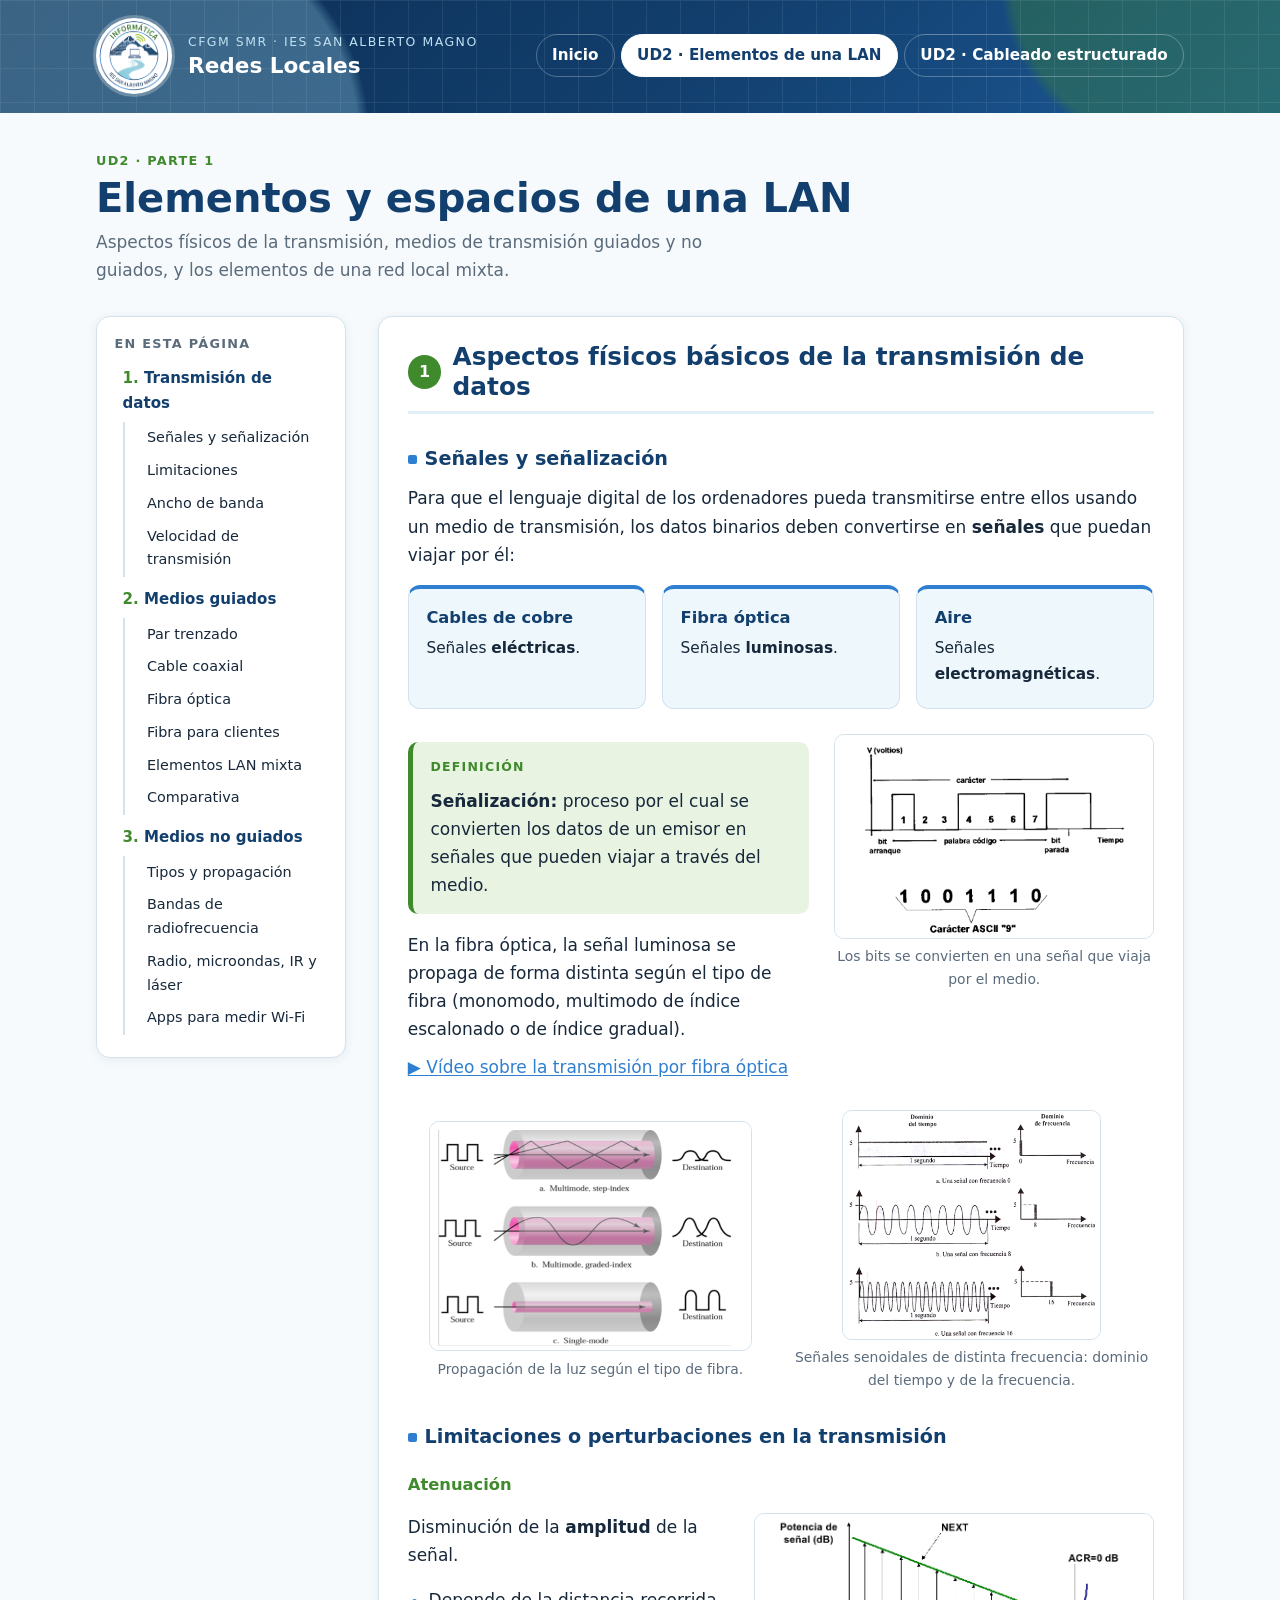
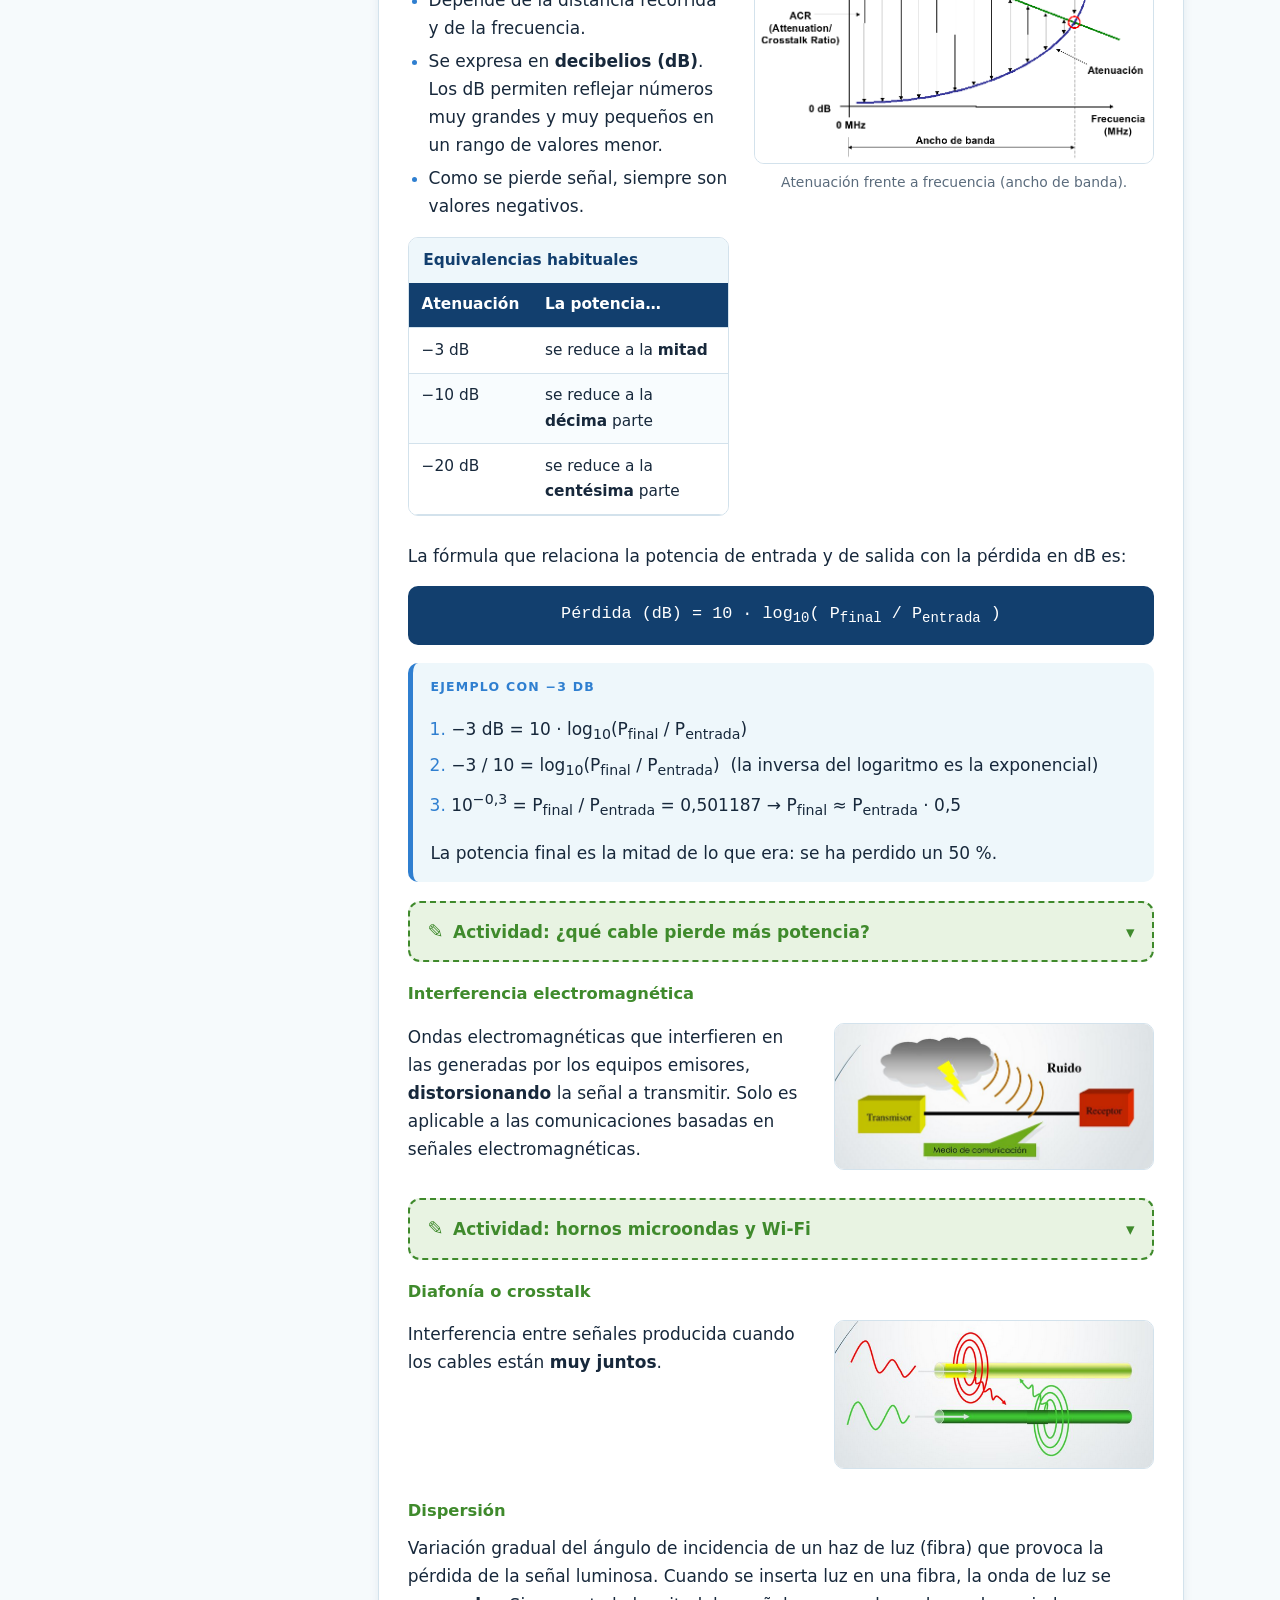
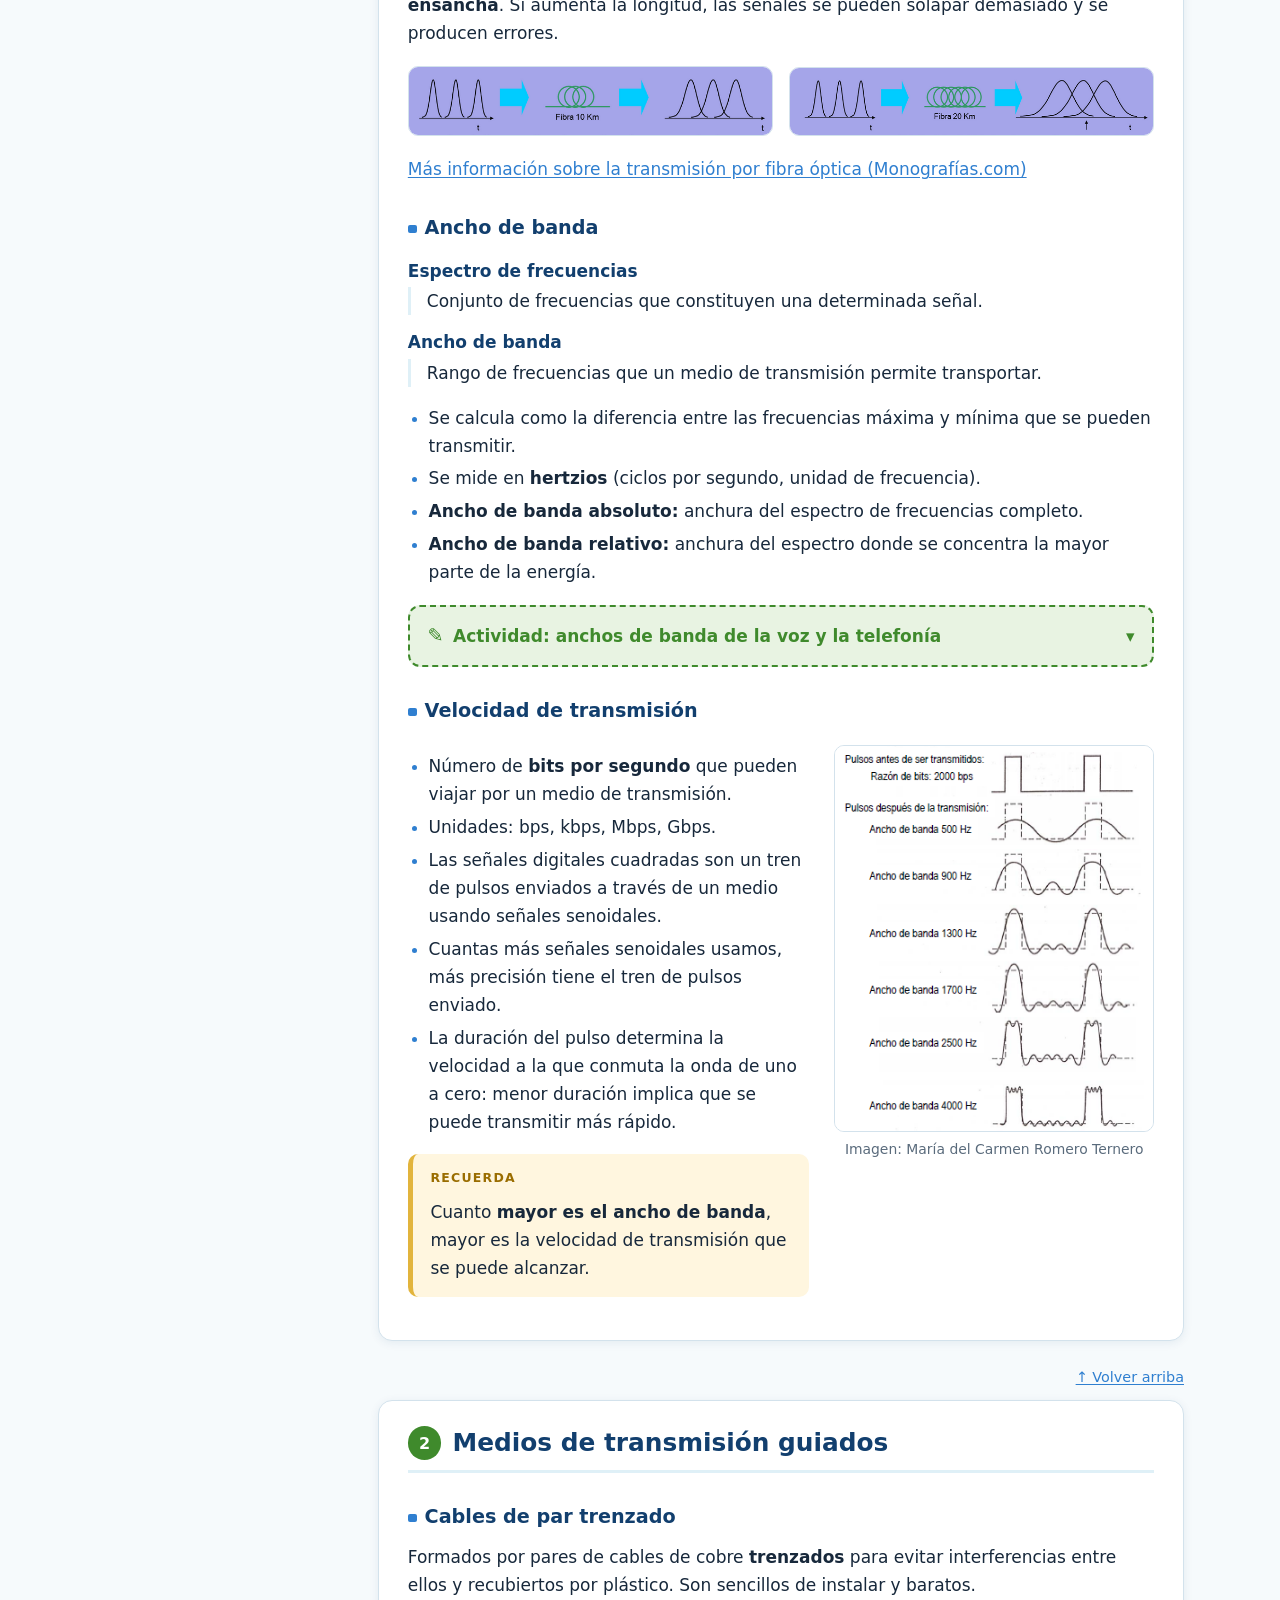
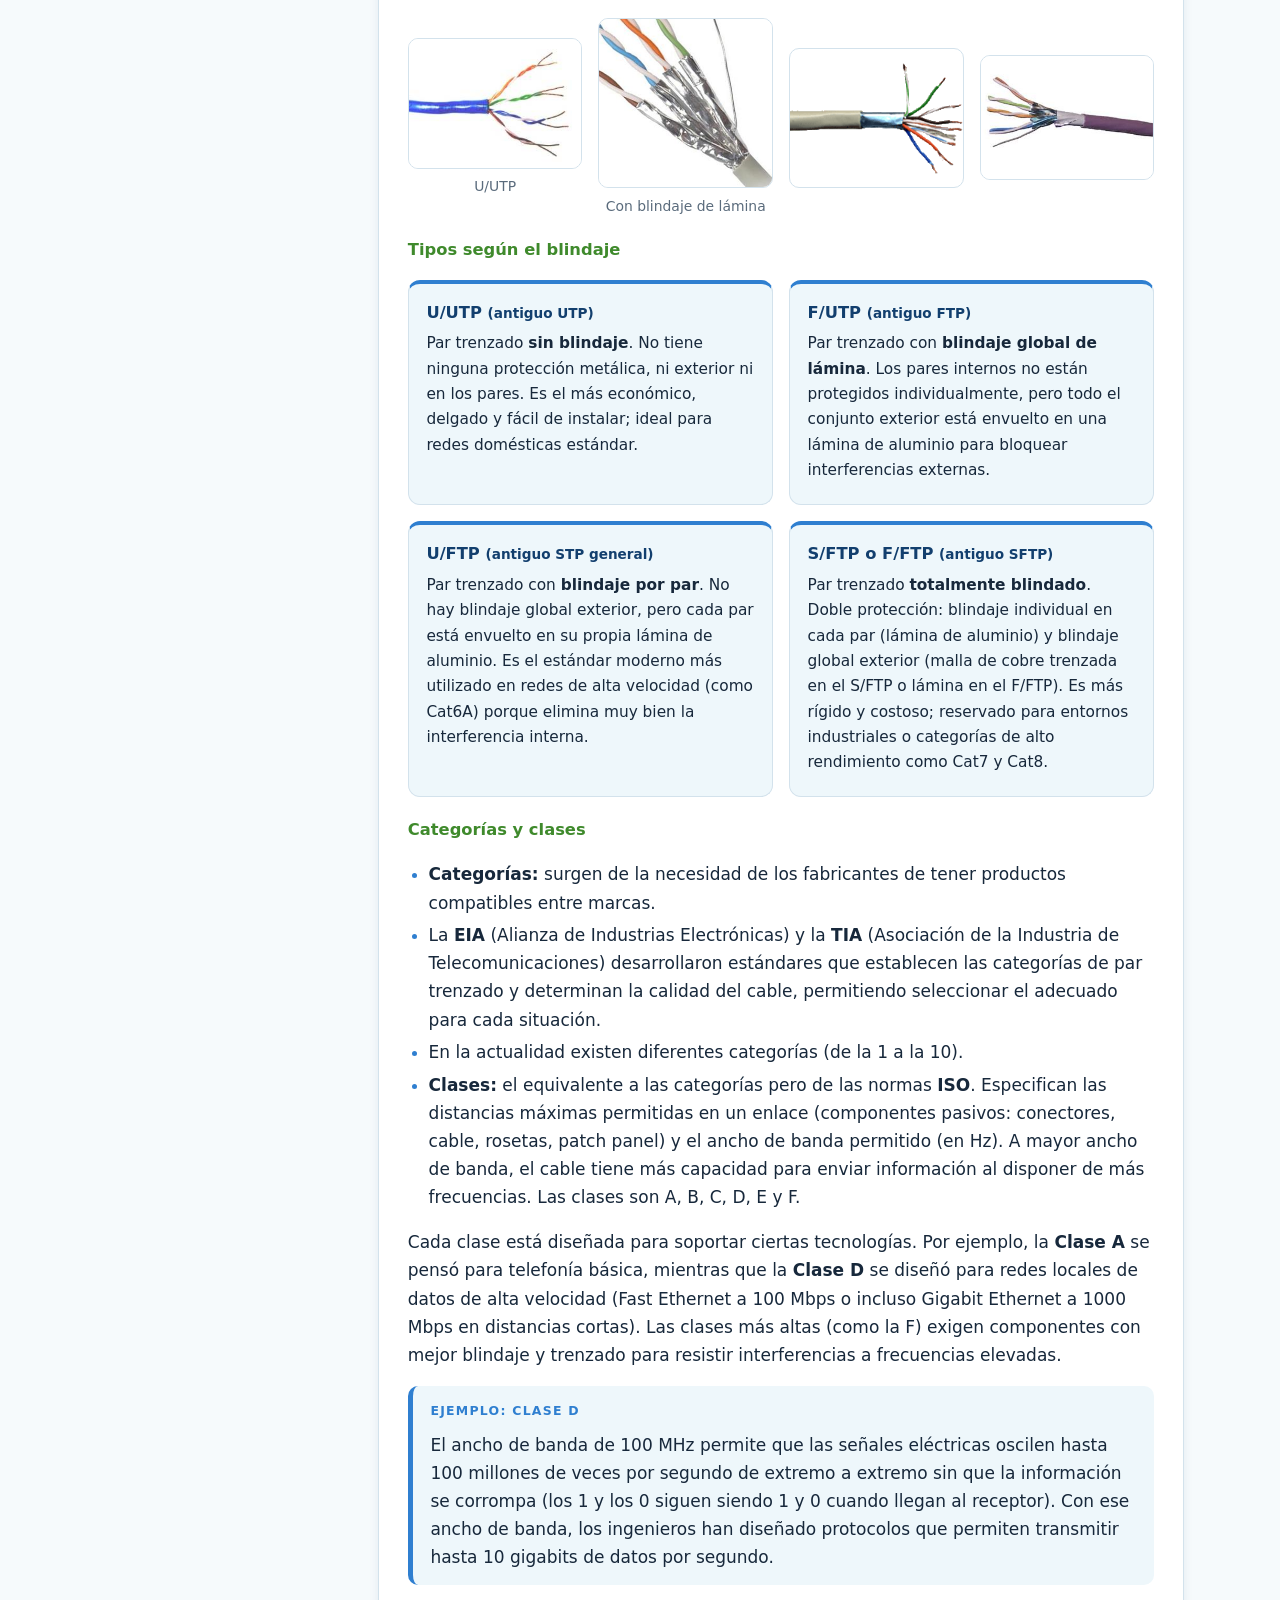
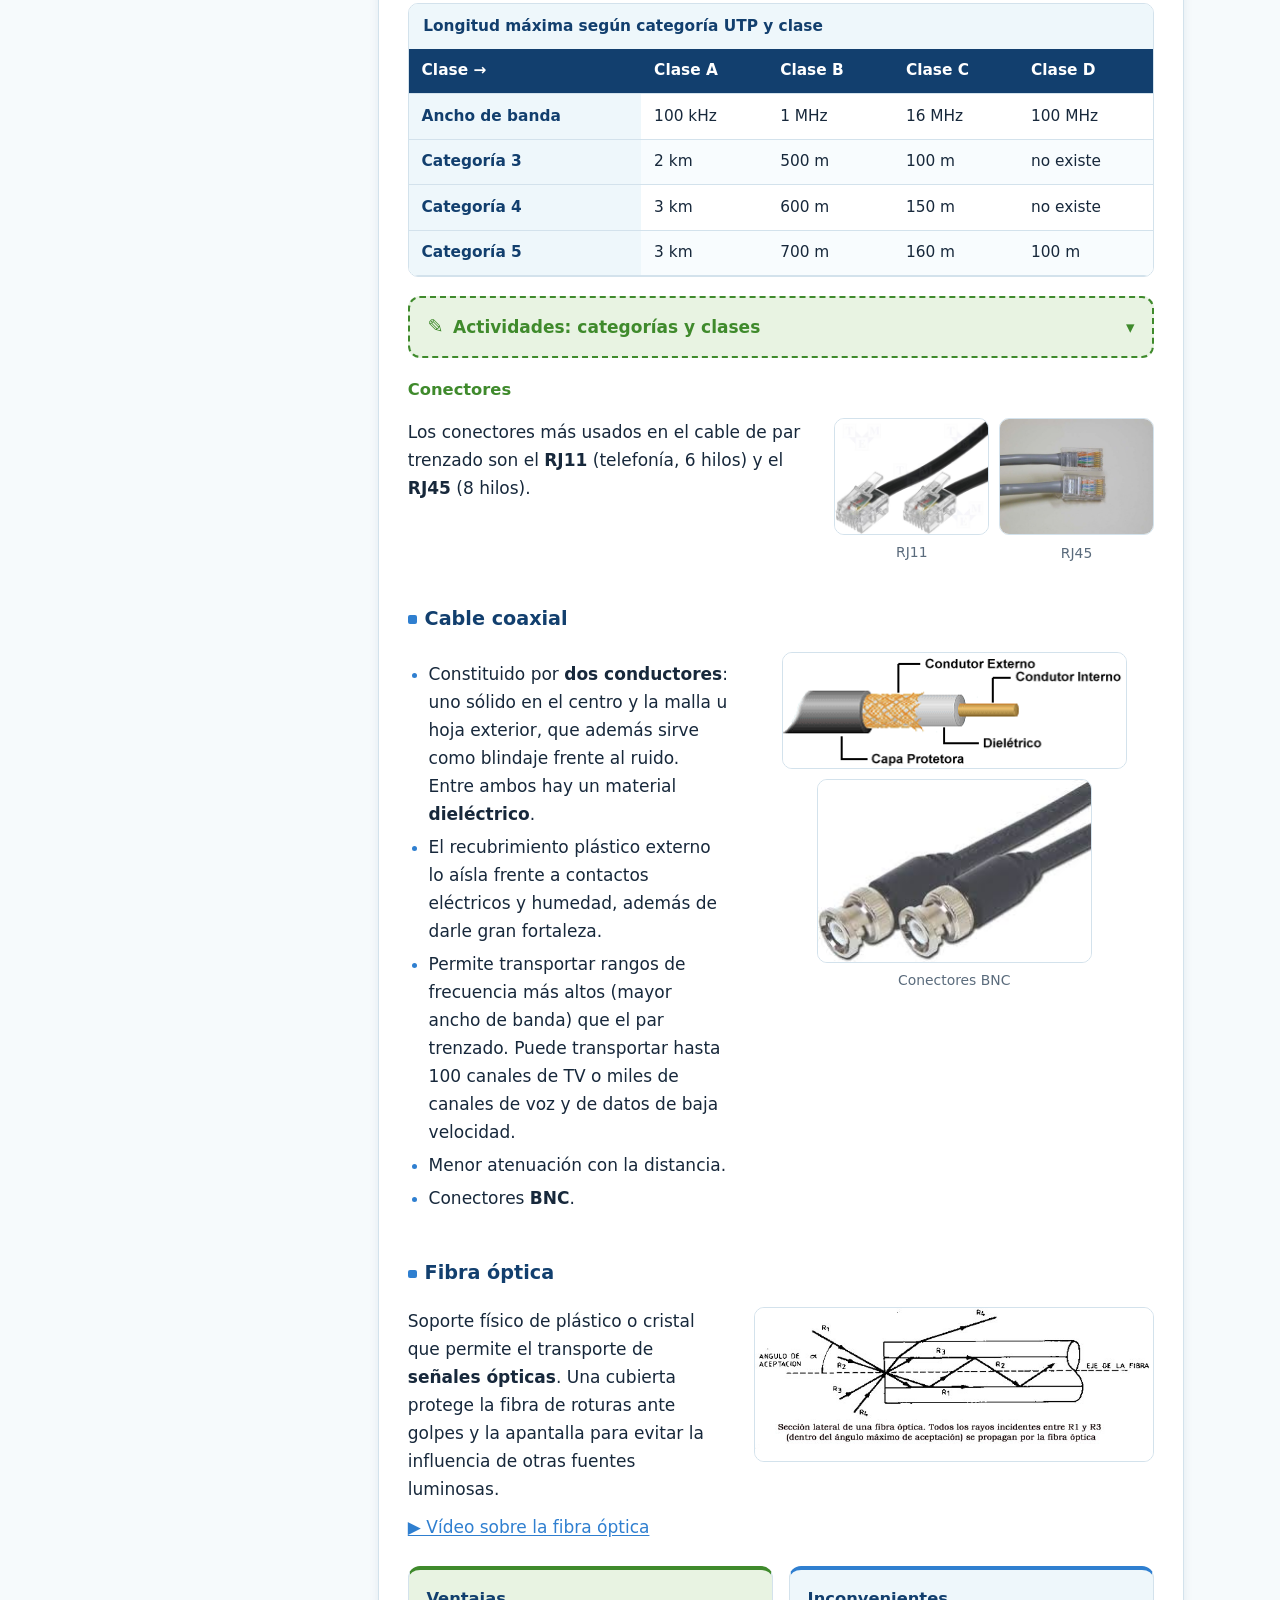
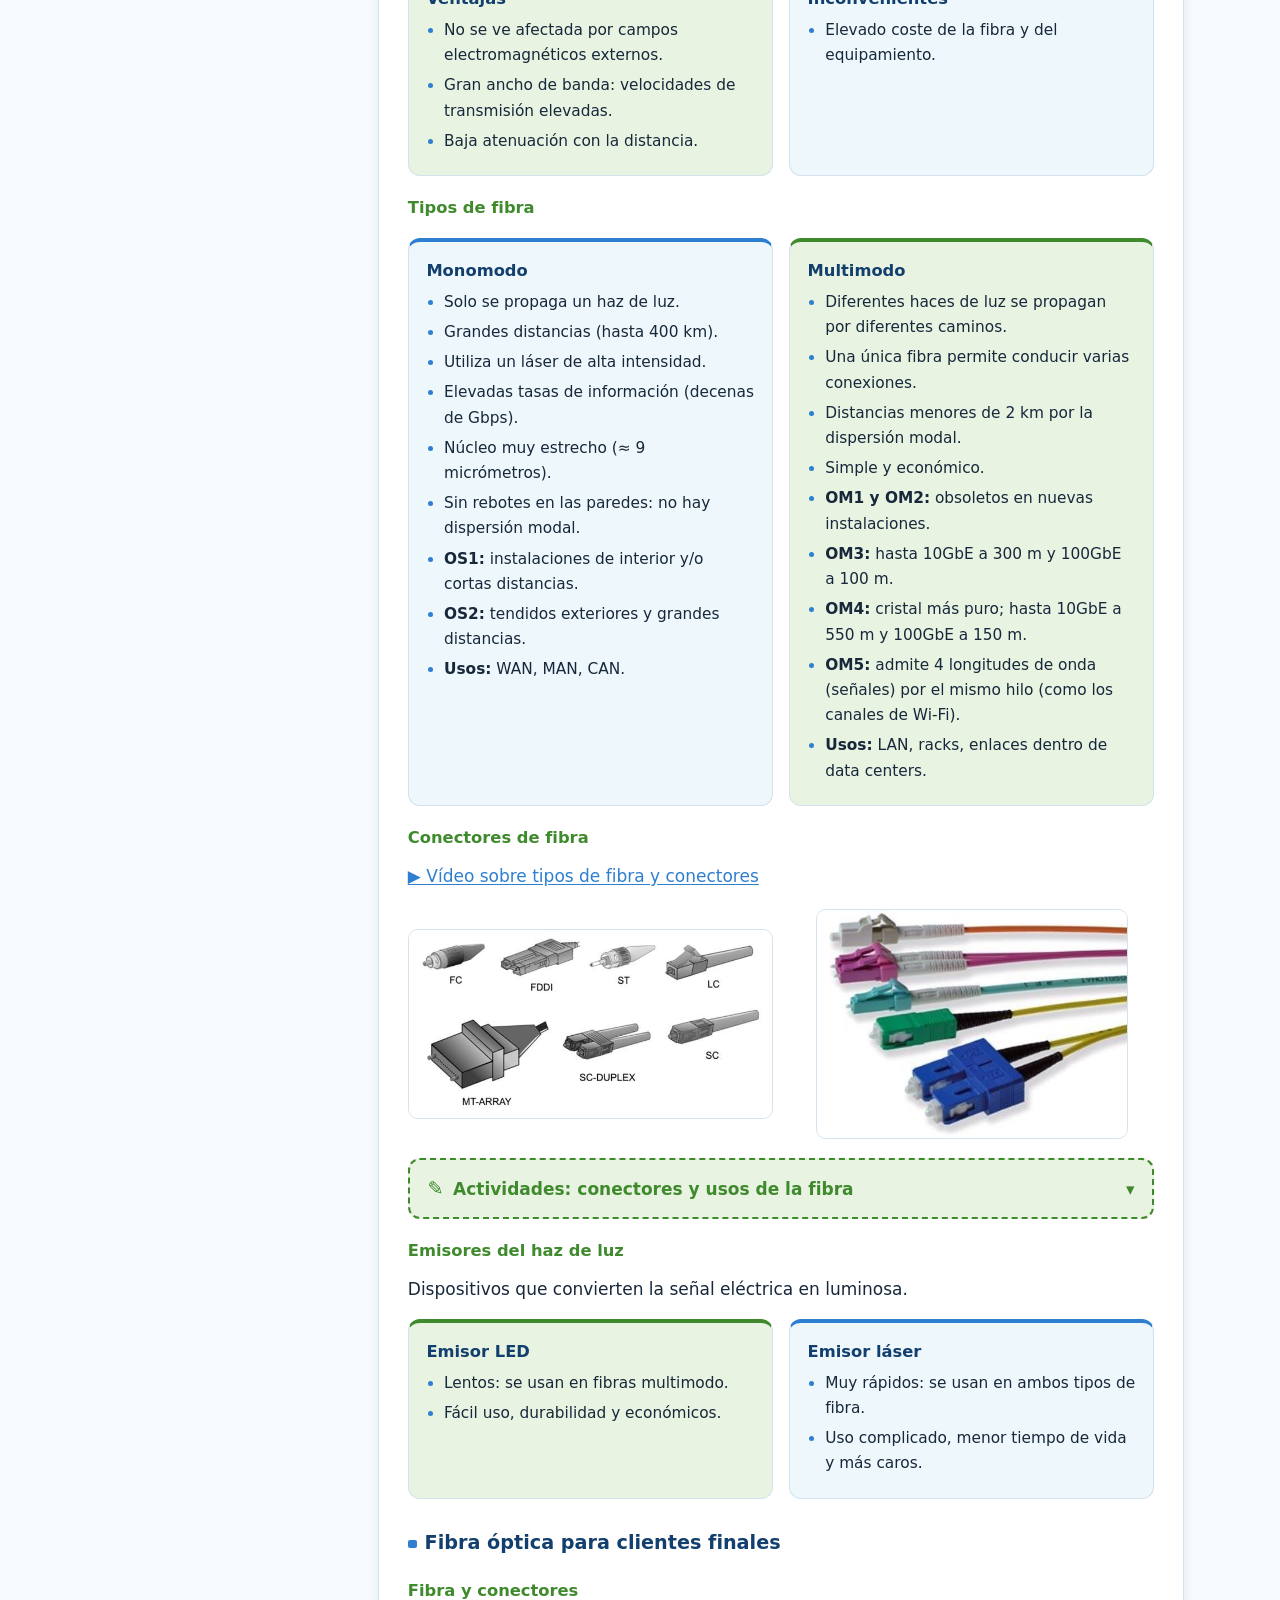
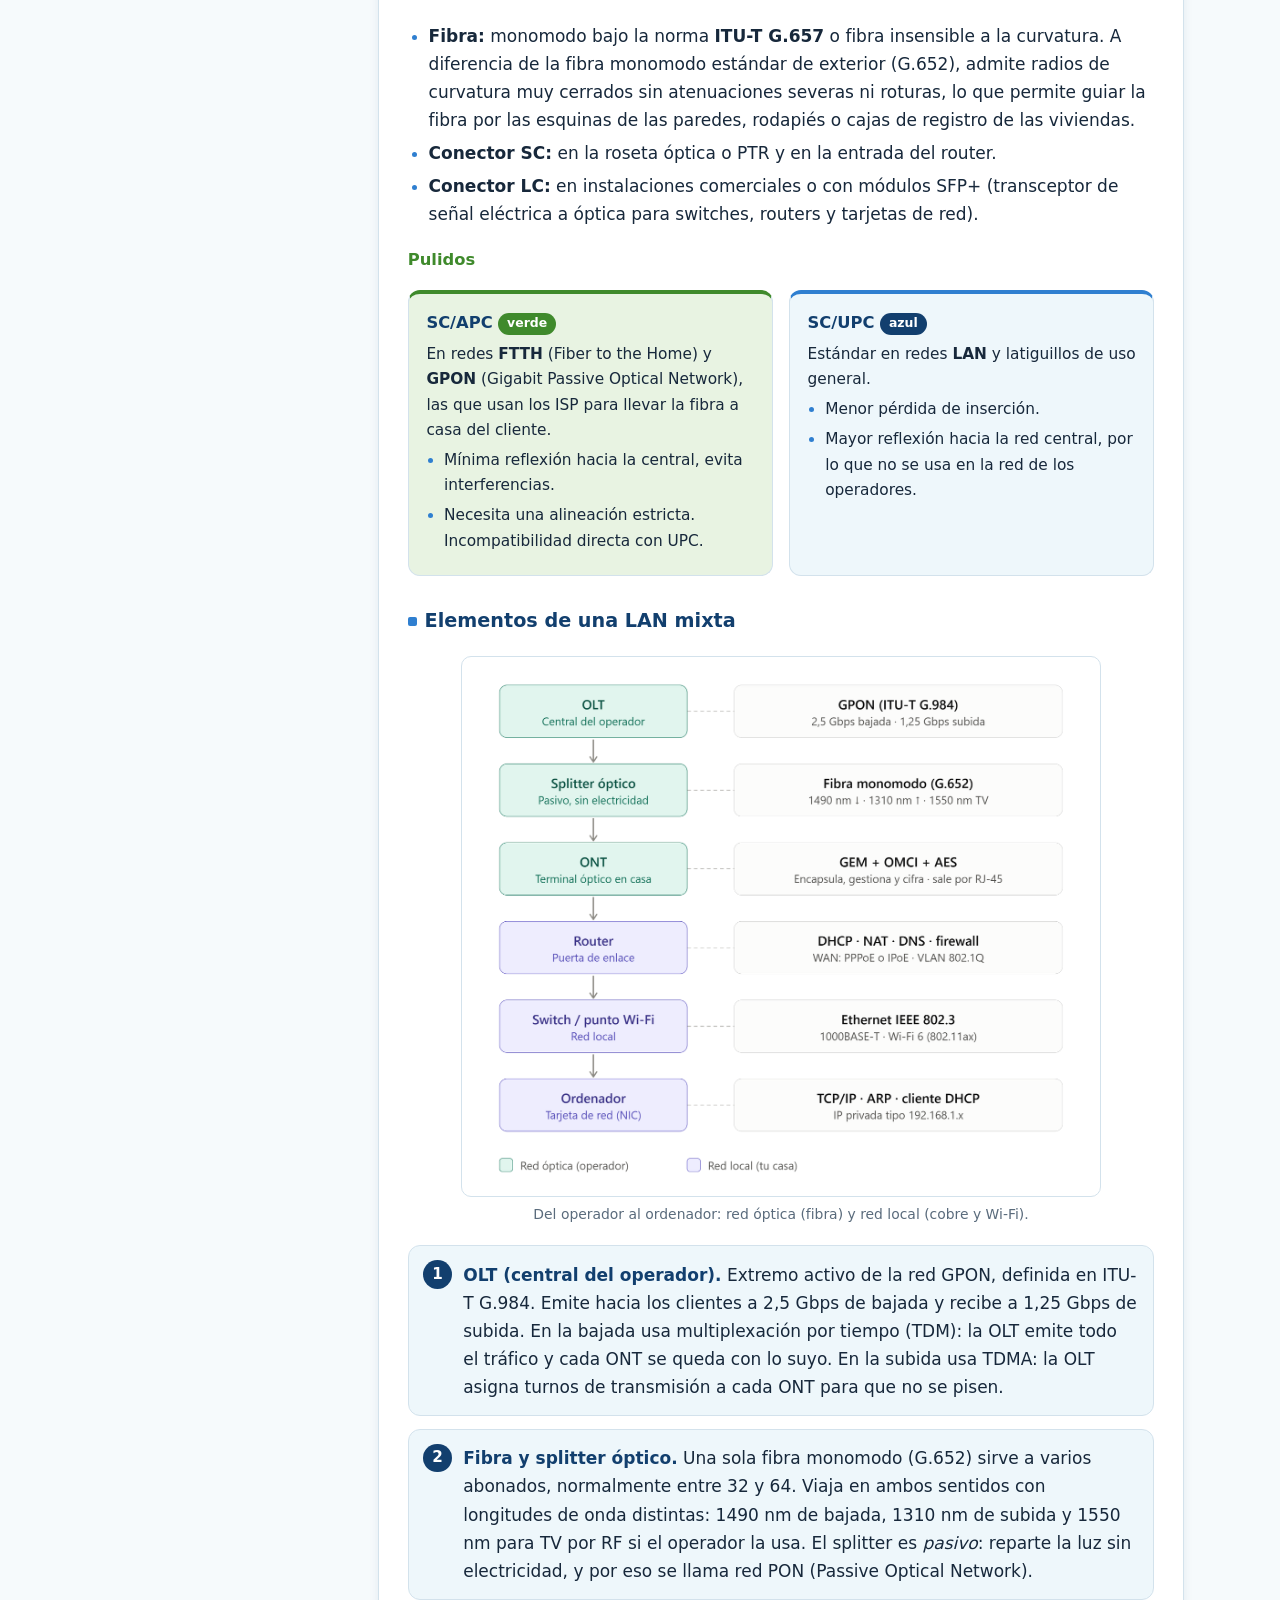
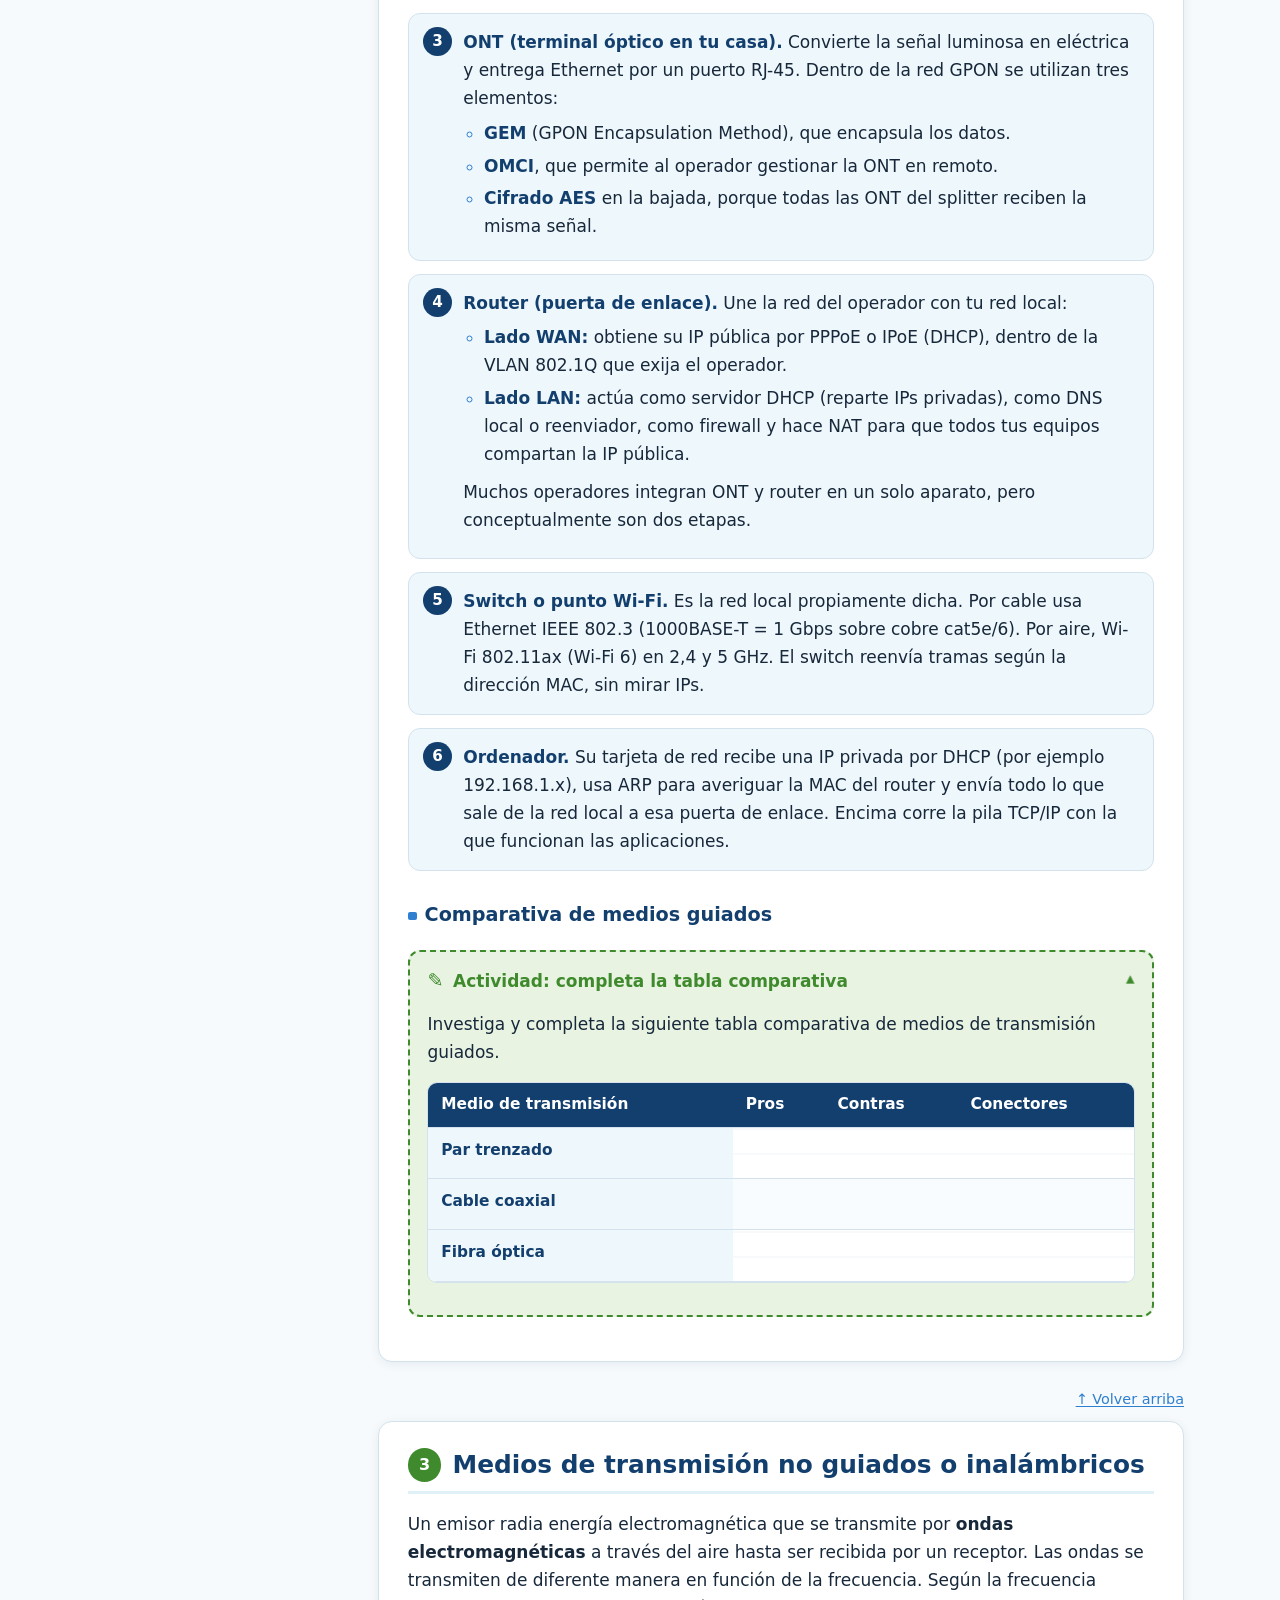
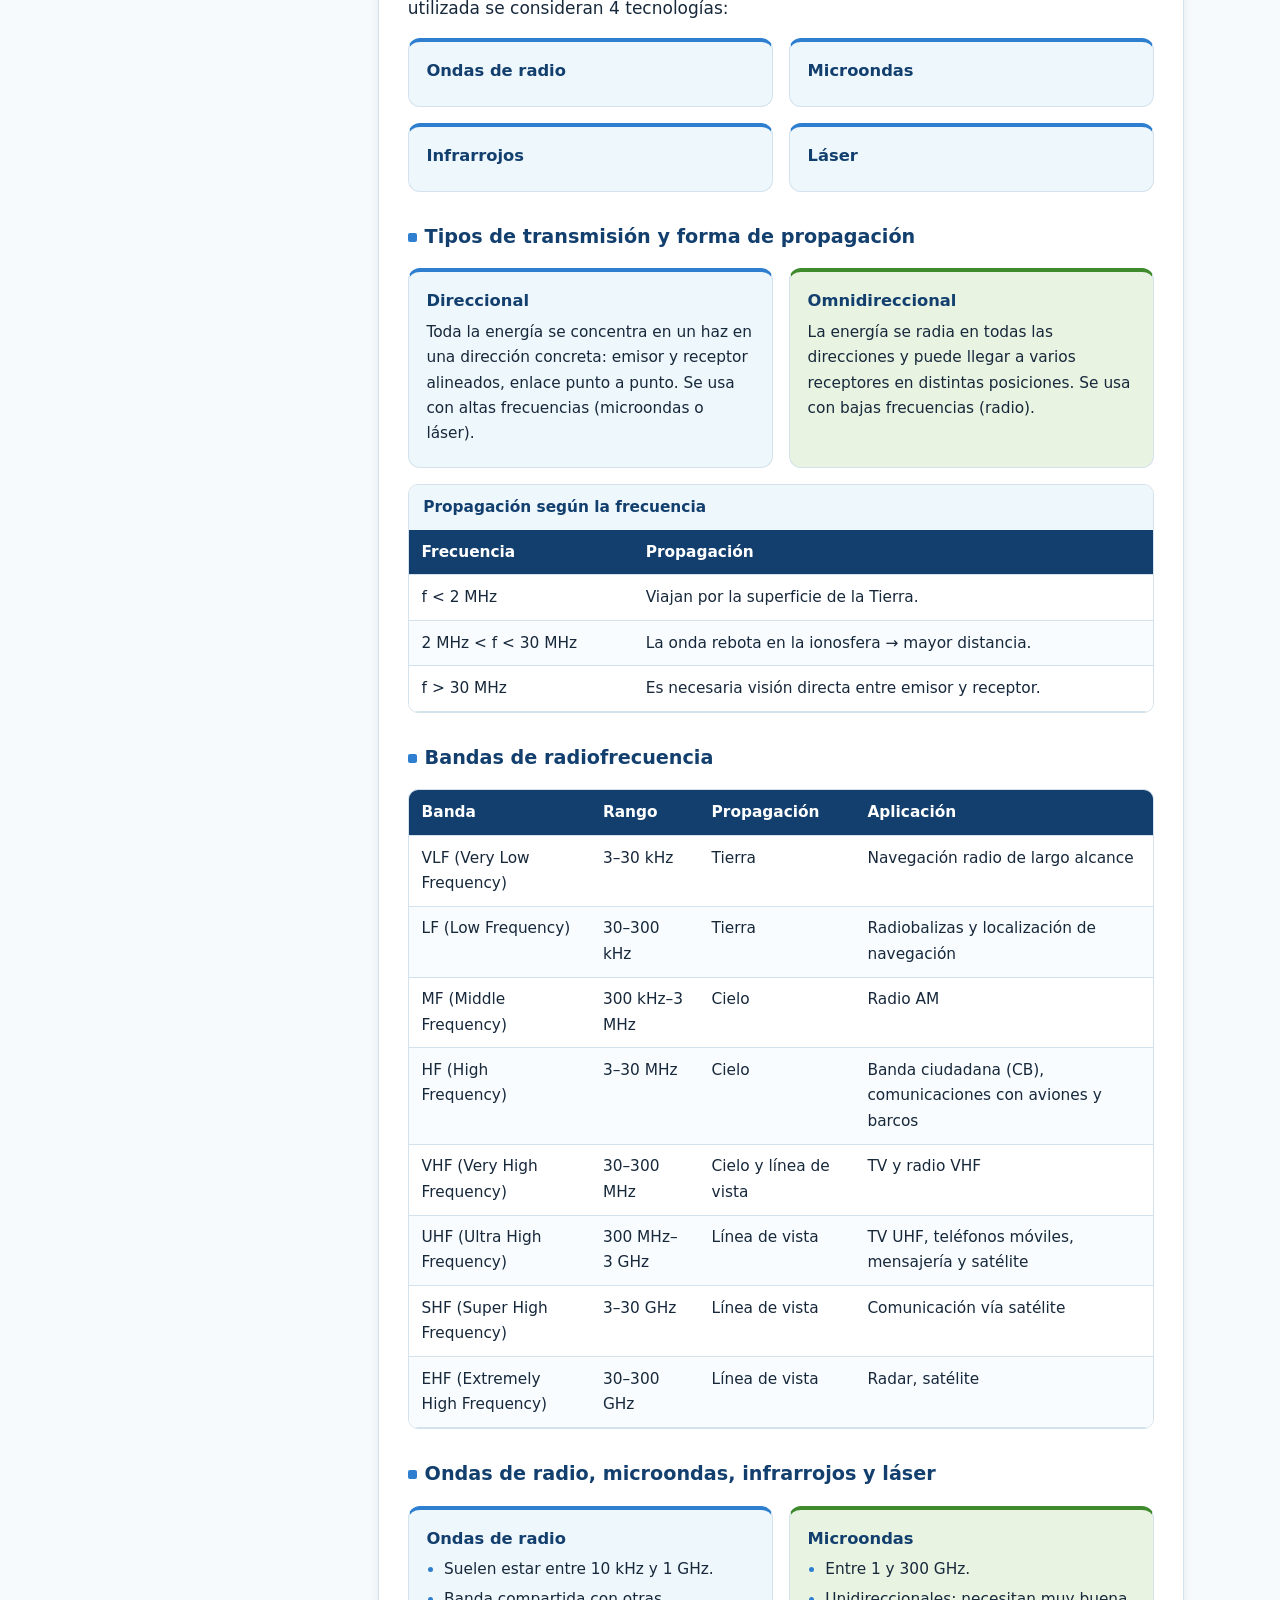
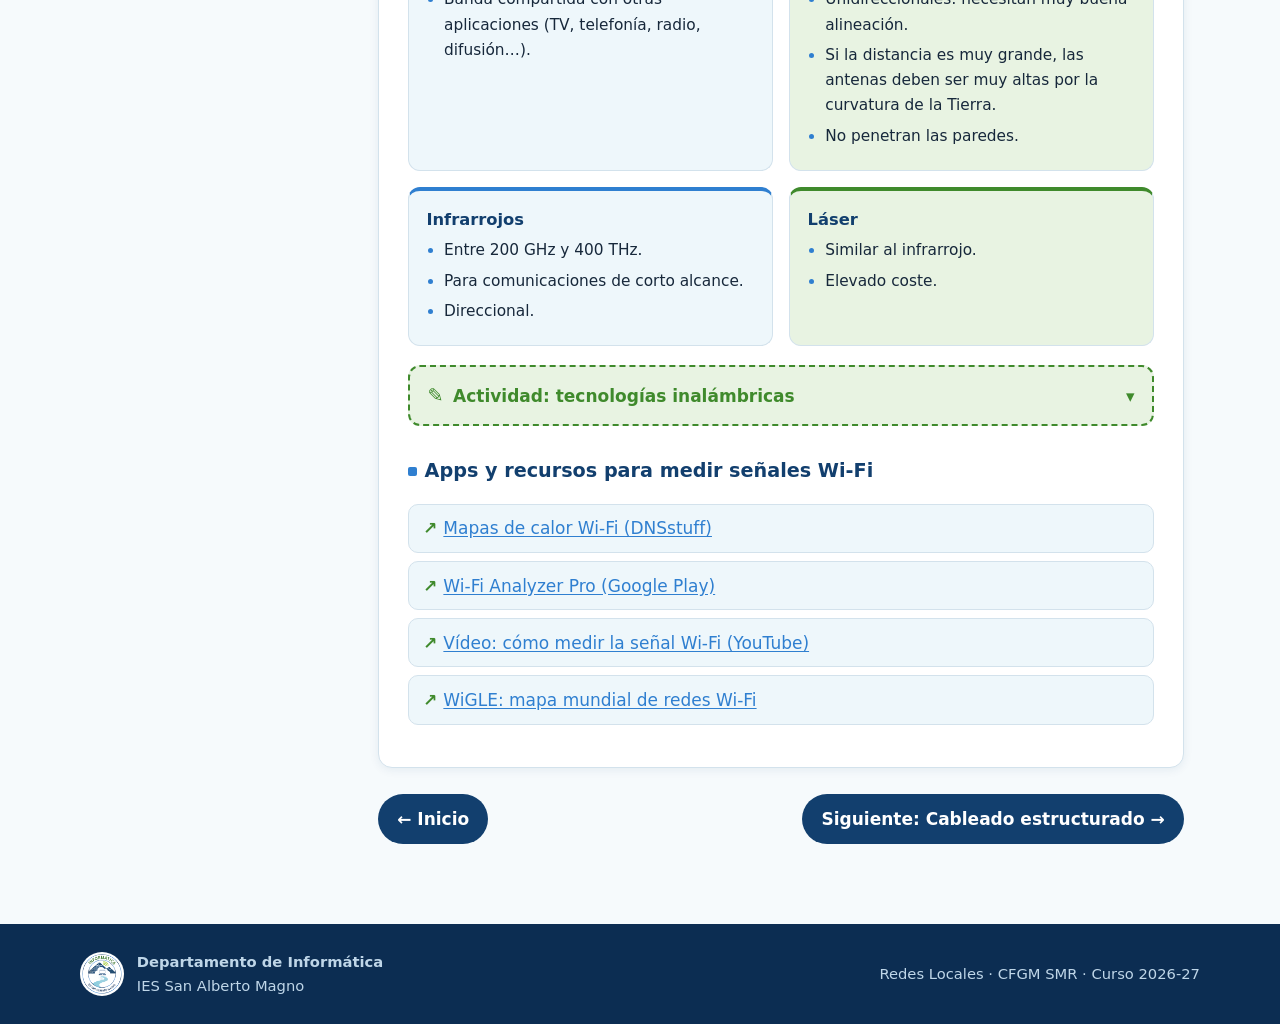
==== commit 1c414d4b: "enlaces nuevos" ====
--- a/ud2-elementos-lan.html
+++ b/ud2-elementos-lan.html
@@ -394,6 +394,7 @@
           </div>
 
           <h4>Conectores de fibra</h4>
+          <p><a href="https://www.youtube.com/watch?v=f34u4ivZK8k" rel="noopener">▶ Vídeo sobre tipos de fibra y conectores</a></p>
           <div class="fig-row">
             <figure><img src="img/a-s23-1.jpg" alt="Tipos de conectores de fibra óptica: FC, FDDI, ST, LC, MT-Array, SC-Duplex y SC" width="650" height="336"></figure>
             <figure><img src="img/a-s23-2.jpg" alt="Latiguillos de fibra óptica de colores con distintos conectores" width="400" height="294"></figure>
